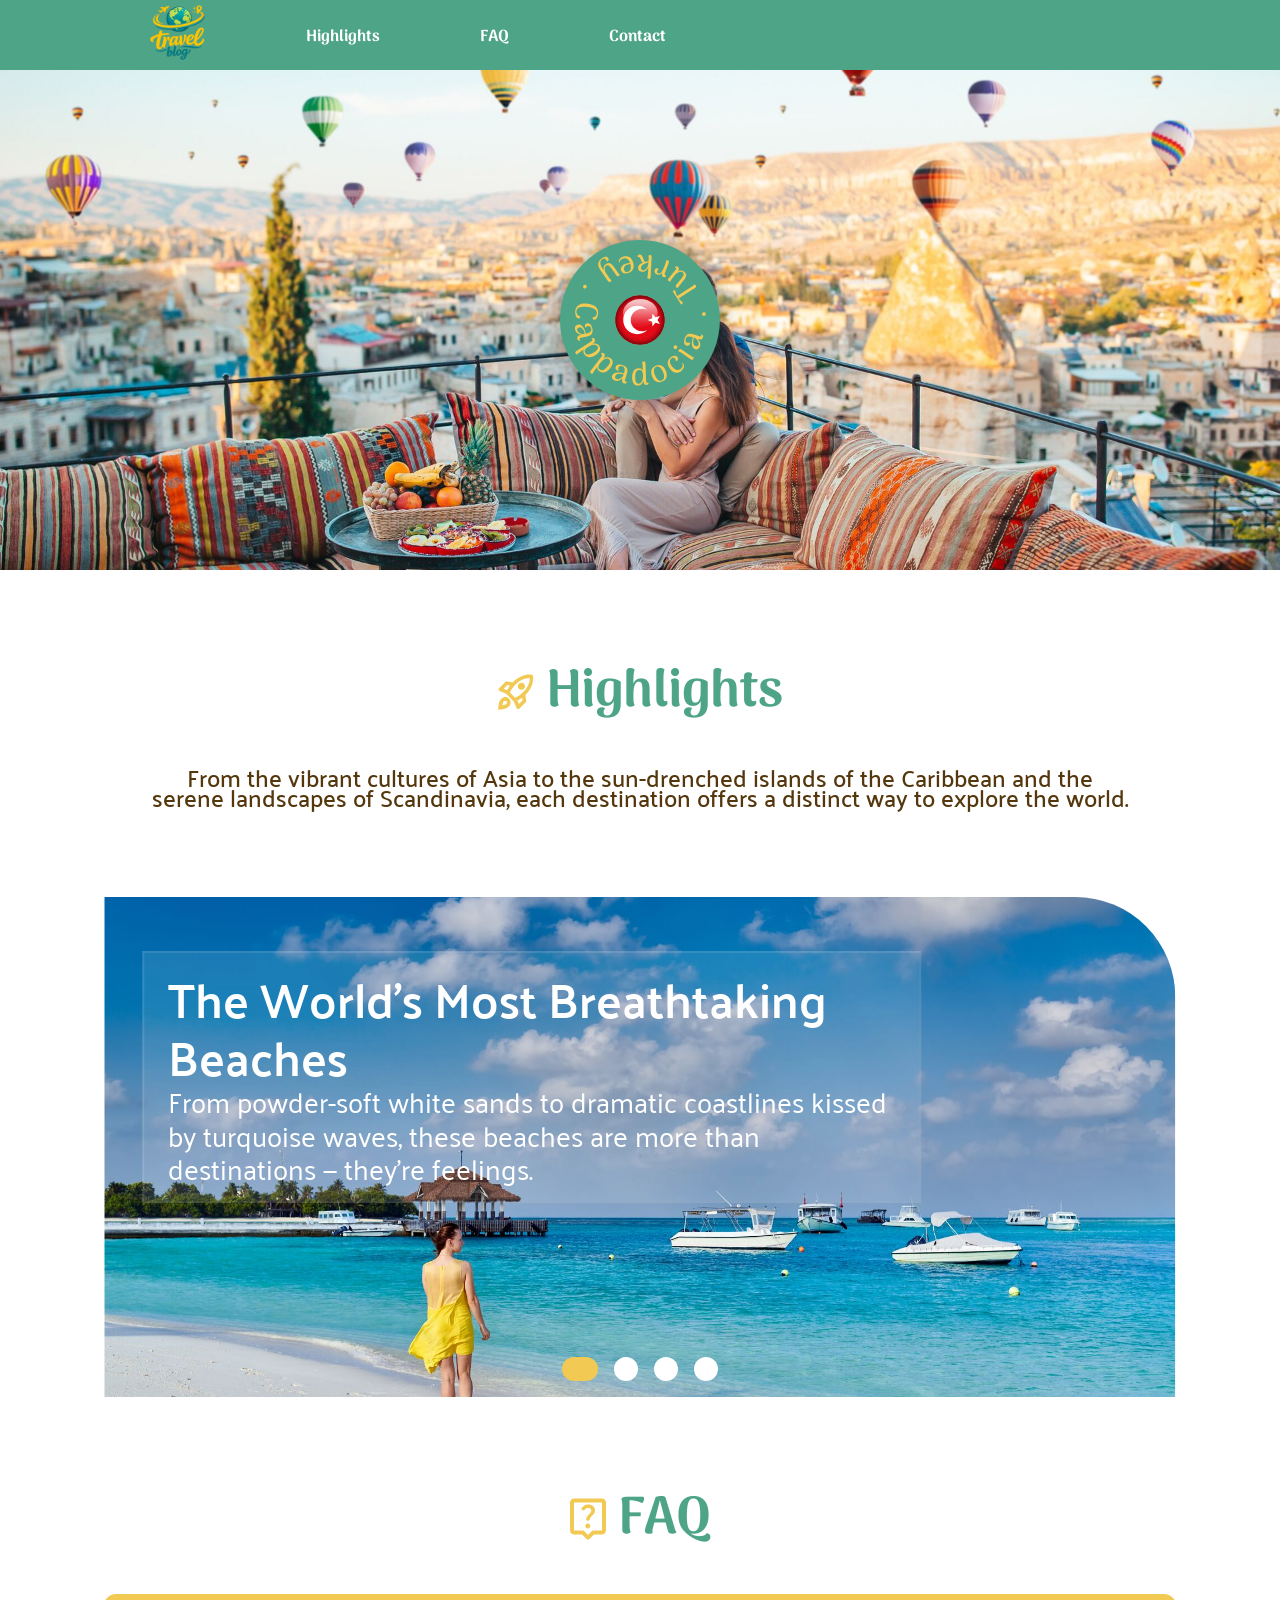
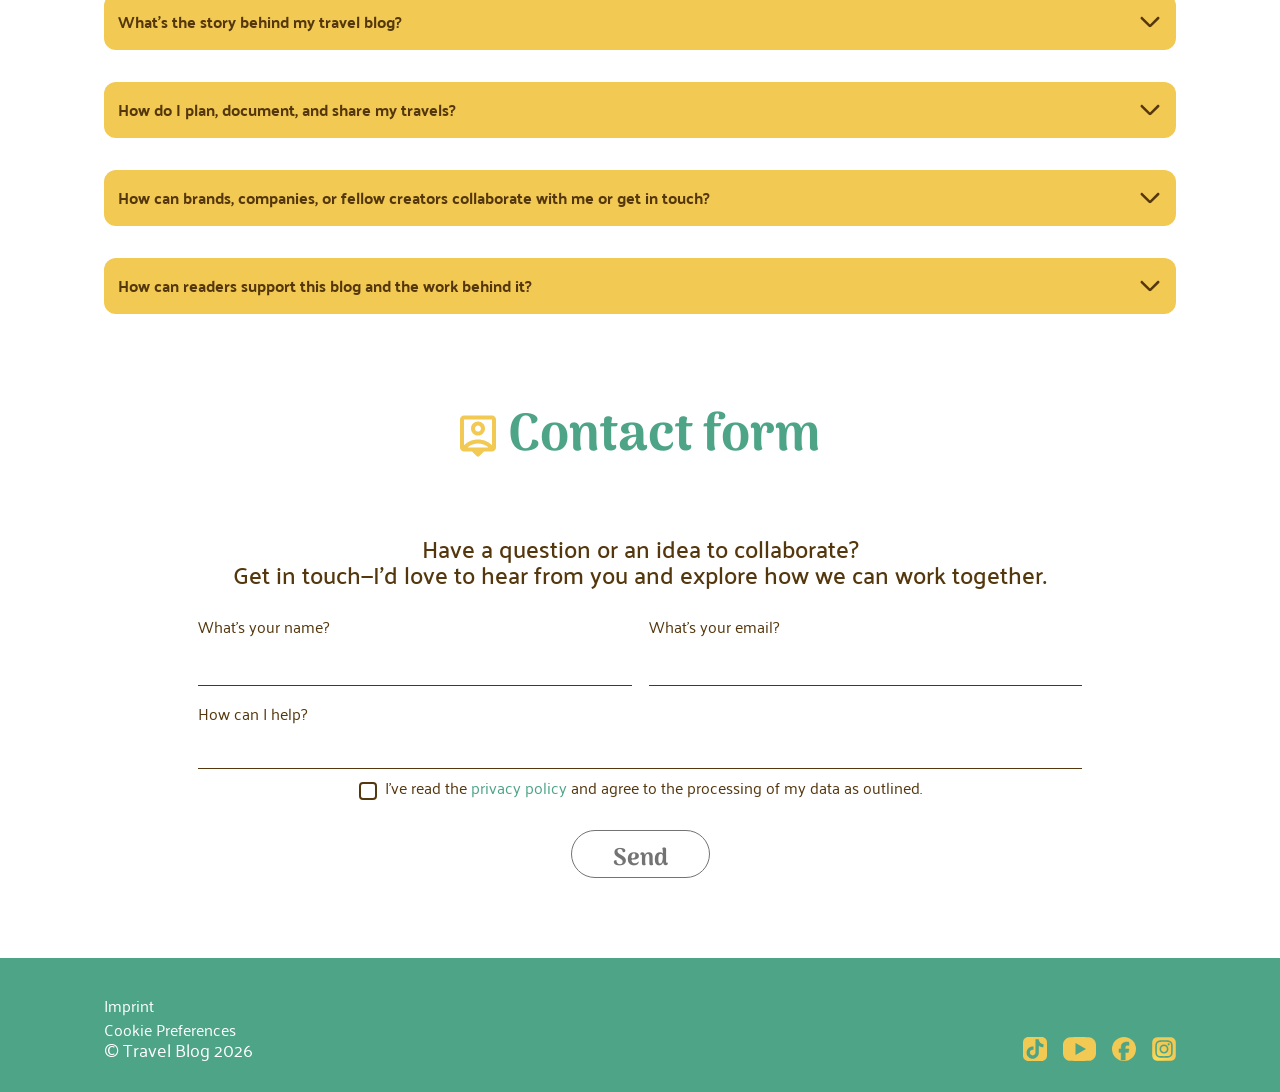
==== index.html @ 8968c6da "Merge branch 'main' of github.com:marcimotoo/DA-Projekt-Blog" ====
<!doctype html>
<html lang="en">
  <head>
    <meta charset="UTF-8" />
    <meta name="viewport" content="width=device-width, initial-scale=1.0" />
    <title>Travel Blog</title>
    <link rel="shortcut icon" href="./assets/icons/logo.svg" type="image/x-icon" />
    <link rel="stylesheet" href="./styles/reset.css" />
    <link rel="stylesheet" href="./styles/components.css" />
    <link rel="stylesheet" href="./styles/variables.css" />
    <link rel="stylesheet" href="./styles/font.css" />
    <link rel="stylesheet" href="./styles/style.css" />
  </head>
  <body>
    <!-- start header -->
    <header>
      <nav class="navbar-web">
        <a href="index.html">
          <img src="./assets/icons/logo.svg" alt="Weltkugel mit Flugzeug" />
        </a>
        <ul class="navbar-web-links">
          <li>
            <a class="web-links-hig" href="./index.html#highlights">Highlights</a>
          </li>
          <li>
            <a class="web-links-fqa" href="./index.html#faq">FAQ</a>
          </li>
          <li>
            <a class="web-links-con" href="./index.html#contact">Contact </a>
          </li>
        </ul>
      </nav>
    </header>
    <!-- end header  -->
    <!-- start main -->
    <main class="vertical gap">
      <section class="landing-section">
        <!-- <img class="landing-animation" src="./assets/img/landing-animation-2.svg" alt="" /> -->
        <div class="rotation-logo">
          <div class="rotation-container">
            <img
              class="rotation"
              src="./assets/img/TürkischCircle-160x160.svg"
              loading="lazy"
              alt="Ein grüner Kreis, mit Türkischen symbol in der mitte der sich im kreis dreht."
            />
            <img class="no-rotation" src="./assets/img/Flag_orb_Turkey 1.svg" loading="lazy" alt="" />
          </div>
        </div>
      </section>
      <!-- Highlights -->
      <section class="flexpadding" id="highlights">
        <div class="highlights">
          <div class="headline">
            <img src="./assets/icons/rocket_launch.svg" alt="kleines symbol einer rackete" />
            <h2>Highlights</h2>
          </div>
          <p>
            From the vibrant cultures of Asia to the sun-drenched islands of the Caribbean and the serene landscapes of Scandinavia, each destination offers a
            distinct way to explore the world.
          </p>
        </div>
        <!-- slider -->
        <section class="slider">
          <input type="radio" name="slider" id="slide-1" checked />
          <input type="radio" name="slider" id="slide-2" />
          <input type="radio" name="slider" id="slide-3" />
          <input type="radio" name="slider" id="slide-4" />
          <!-- slider wrapper -->
          <div class="slider-wrapper">
            <a class="slider-element" href="./marcel.html">
              <div class="slider-txt-box1">
                <h3>The World’s Most Breathtaking Beaches</h3>
                <p>
                  From powder-soft white sands to dramatic coastlines kissed by turquoise waves, these beaches are more than destinations — they’re feelings.
                </p>
              </div>
              <img src="./assets/img/slider-1.jpg" loading="lazy" alt="" />
            </a>
            <a class="slider-element" href="./blog_video.html">
              <div class="slider-txt-box2">
                <h3>Villach Region – Lake Faaker See – Lake Ossiacher See: Nature Adventures & Alpine Charm</h3>
                <p>Discover Villach, where the Alpine way of life meets Mediterranean flair. Experience crystal-clear lakes, impressive mountain vistas, genuine warmth, and a charming old town in the heart of Carinthia.</p>
              </div>
              <img src="./assets/img/European Bike Week.jpg" loading="lazy" alt="" />
            </a>
            <a class="slider-element" href="./index.html">
              <div class="slider-txt-box3">
                <h3>Pattaya Pulse: Food, Sun and Neon Nights</h3>
                <p>
                  From bustling promenades to nearby islands, the city offers an energetic and diverse escape. Discover Pattaya City, with vibrant nightlife and
                  rich cultural landmarks.
                </p>
              </div>
              <img src="./assets/img/slider-3.jpg" loading="lazy" alt="" />
            </a>
            <a class="slider-element" href="./index.html">
              <div class="slider-txt-box4">
                <h3>Mountain Fuji</h3>
                <p>
                  The most iconic mountain and an active volcano located about 100 kilometers southwest of Tokyo. Written with the characters for “wealth” and
                  “samurai,” Fuji’s name evokes a sense of strength, honor, and enduring prestige.
                </p>
              </div>
              <img src="./assets/img/slider-4.jpg" loading="lazy" alt="" />
            </a>
          </div>
          <div class="slider-dots">
            <label for="slide-1"></label>
            <label for="slide-2"></label>
            <label for="slide-3"></label>
            <label for="slide-4"></label>
          </div>
        </section>
      </section>
      <!-- faq section  -->
      <section class="flexpadding" aria-labelledby="faq-title" id="faq">
        <div class="FAQ_wrapper">
          <div class="headline">
            <img src=".//assets/icons/live_help.svg" alt="" />
            <h2 id="faq-title">FAQ</h2>
          </div>

          <div class="questions">
            <details>
              <summary>What's the story behind my travel blog?</summary>

              <p>This blog was created to share travel experiences, useful tips, and inspiring destinations.</p>
            </details>

            <details>
              <summary>How do I plan, document, and share my travels?</summary>

              <p>I research each destination, plan the most important activities, and document my experiences with notes and photographs.</p>
            </details>

            <details>
              <summary>How can brands, companies, or fellow creators collaborate with me or get in touch?</summary>

              <p>Collaboration requests can be sent through the contact form below. I am open to suitable travel projects, partnerships, and creative ideas.</p>
            </details>

            <details>
              <summary>How can readers support this blog and the work behind it?</summary>

              <p>Readers can support the blog by sharing articles, recommending the website, and following the project on social media.</p>
            </details>
          </div>
        </div>
      </section>
      <!-- contact form  -->
      <section class="section-Contact flexpadding" id="contact">
        <div class="headline">
          <img src="./assets/icons/person_pin.svg" alt="" />
          <h2>Contact form</h2>
        </div>

        <form class="contact">
          <p>
            Have a question or an idea to collaborate? <br />
            Get in touch—I’d love to hear from you and explore how we can work together.
          </p>
          <div class="top">
            <div>
              <label for="">What's your name?</label>
              <input class="contact-input" type="text" name="" id="" />
            </div>
            <div>
              <label for="">What's your email?</label>
              <input class="contact-input" type="email" name="" id="" />
            </div>
          </div>
          <div class="form-box-bottom">
            <label for="">How can I help?</label>
            <input class="contact-input" type="text" name="" id="" />
          </div>
          <div class="contact-policy">
            <div class="horizontal">
              <input class="contact-checkbox" type="checkbox" name="police" id="" />
              <label class="label-police" for="police"
                >I've read the
                <a class="inline-link" href=""> privacy policy </a>
                and agree to the processing of my data as outlined.
              </label>
            </div>
            <input class="button-send" type="button" value="Send" />
          </div>
        </form>
      </section>
    </main>
    <!-- end main  -->
    <!-- footer  -->
    <footer class="max-content">
      <section class="footer horizontal flexpadding">
        <section class="footer-content">
          <a href="">Imprint</a>
          <a href="">Cookie Preferences</a>
          <p>© Travel Blog 2026</p>
        </section>
        <section class="footer-social">
          <a href="https://www.tiktok.com" target="_blank"><img src="./assets/icons/Tiktok_icon 1.svg" alt="" /></a>
          <a href="https://www.youtube.com" target="_blank"><img src="./assets/icons/youtube.svg" alt="" /></a>
          <a href="https://www.facebook.com" target="_blank"><img src="./assets/icons/facebook.svg" alt="" /></a>
          <a href="https://www.instagram.com" target="_blank"><img src="./assets/icons/Instagram_logo_2016 1.svg" alt="" /></a>
        </section>
      </section>
    </footer>
    <!-- nav bottem  -->
    <nav class="navbar-mobile">
      <ul class="navbar-mob-links">
        <li>
          <a class="mob-links-Hom" href="index.html">
            <img class="navbar-mob-icon" src="./assets/icons/home.svg" alt="Haus als Link zur Startseite" />
          </a>
        </li>
        <li>
          <a class="mob-links-hig" href="#highlights">
            <img class="navbar-mob-icon" src="./assets/icons/rocket_launch-green.svg" alt="Fliegende Rackete i 45 crad, Link zur "
          /></a>
        </li>
        <li>
          <a class="mob-links-fqa" href="#faq">
            <img class="navbar-mob-icon" src="./assets/icons/live_help-green.svg" alt="" />
          </a>
        </li>
        <li>
          <a class="mob-links-con" href="#contact">
            <img class="navbar-mob-icon" src="./assets/icons/person_pin-green.svg" alt="" />
          </a>
        </li>
      </ul>
    </nav>
  </body>
</html>
---- styles/components.css ----
/* data headline  */

time {
  color: var(--text-color-one);
}

.data-box {
  display: flex;
  gap: 16px;
}

/* <--- Header style angepasst ---> */
.box-data {
  display: flex;
  padding-top: 8px;
  gap: 32px;
}

/* <--- Start CSS Header im main ---> */

header.main-header {
  display: flex;
  flex-wrap: wrap;
  background: none;
  padding-top: 80px;
}

header.main-header>section {
  flex: 1 1 500px;
}

header.main-header>section>p {
  padding: 8px 0 40px 0px;
}

header.main-header>section>h1 {
  line-height: 1.1;
}

.data-info {
  display: flex;
  gap: 5px;
  height: 20px;
  align-items: center;
}

.data-info img {
  width: 20px;
  height: 20px;
}

.box-data-in {
  display: flex;
  flex-wrap: wrap;
  align-items: center;
}
.right{
  padding-right: 32px;
}

.Info-box {
  display: flex;
  flex-wrap: wrap;
  gap: 8px;
}

/* <--- Start CSS für AuthorCard ---> */
.author-box {
  width: 272px;
  height: 390px;
  flex: 0 0 272px;
  background: var(--main-color-transparent);
  text-align: center;
  padding: 16px 8px;
  border-radius: 30px;
}

.author-box>img {
  height: 120px;
  width: 120px;
  object-fit: cover;
  border-radius: 50%;
}

.author-box>h3,
.author-box>h6 {
  font-size: var(--font-author);
  color: var(--text-color-one);
  line-height: 19px;
}

.author-box>h3 {
  padding-top: 16px;
  font-weight: 700;
}

.author-box>h6 {
  padding-bottom: 12px;
}

.author-box>p {
  padding-bottom: 12px;
  text-align: left;
}

@media screen and (max-width: 940px) {
  header.main-header {
    flex-direction: column;
    justify-content: center;
    align-items: center;
  }
}
  /* <--- Ende CSS für AuthorCard ---> */
  /* <--- End für die Daten box ---> */


  .data-gap {
    gap: 8px;
  }

  /* pro tipps  */
  .pro-tipps {
    background-color: var(--main-color-transparent);
    padding: 24px 16px;
    border-radius: 30px;
    display: flex;
    justify-content: left;
    margin-top: 100px;
  }

  .pro-tipps a {
    color: var(--main-color);
  }

  .pro-tipps-icon {
    background: var(--main-color);
    border-radius: 10px;
    height: 66px;
    width: 196px;
    display: flex;
    justify-content: center;
    align-items: center;
    gap: 10px;
  }

  .pro-tipps-icon img {
    height: 40px;
    width: 40px;
    transform: rotate(12deg);
  }

  .pro-tipps-icon>p {
    font-family: "Palanquin";
    font-style: normal;
    font-weight: 700;
    color: var(--second-color);
    font-size: 28px;
  }

  .pro-tipps li {
    font-family: "Palanquin";
    font-style: normal;
    font-weight: 400;
    color: var(--text-color-one);
    line-height: 1.2;
  }

  ol {
    padding-inline-start: 26px;
  }

  .edgerelative {
    position: relative;
  }

  .edgesolute {
    position: absolute;
    top: -60px;
    left: 0px;
    transform: rotate(-12deg);
  }

  /* Author  */
  .author {
    background: var(--main-color-transparent);
    text-align: center;
    padding: 16px 8px;
    border-radius: 30px;
  }

  .author img {
    height: 120px;
    width: 120px;
    object-fit: cover;
    object-position: -40px;
    border-radius: 50%;
  }

  .author h1 {
    margin-top: 16px;
  }

  .author h1,
  .author h6 {
    font-size: var(--font-author);
    color: var(--text-color-one);
    line-height: 19px;
  }

  .author h6 {
    margin-bottom: 8px;
  }

  .section-video {
    width: 100%;
    display: flex;
    justify-content: center;
    align-items: center;
    padding: 24px clamp(15px, 9.86vw - 21.97px, 120px);
  }

  .section-video video {
    width: 100%;
    height: auto;
    display: block;
    border-radius: 30px;
    object-fit: cover;
    margin: 0 15%;
  }

  @media screen and (min-width: 769px) {
    .edgesolute {
      position: absolute;
      top: -45px;
      left: -50px;
      transform: rotate(-12deg);
    }
  }
---- styles/variables.css ----
:root {
  /* COLOR´s */
  --bg-color: white;
  --main-color: #4ea487;
  --main-color-transparent: #4ea48733;
  --second-color: #f1c953;
  --text-color-one: #54370d;
  --text-color-two: #3d3d3d;
  /* TEXT */

  /* h1-text: 40px - 64px */
  --font-h1: clamp(2.5rem, 2.14vw + 1.64rem, 4rem);
  /* heighlights,faq,contact: 40px - 52px */
  --font-h2: clamp(2.5rem, 1.71vw + 2.07rem, 3.25rem);
  /* picture-head: 20px - 32px */
  --font-h3: clamp(1.25rem, 1.71vw + 0.82rem, 2rem);

  /* 20px - 40px */
  --h1-top: clamp(1.25rem, 0.795rem + 2.273vw, 2.5rem);
  /* 18px - 28px */
  --h1-bottom-1: clamp(1.125rem, 0.898rem + 1.136vw, 1.75rem);
  /* 18px - 32px */
  --h1-bottom-2: clamp(1.125rem, 0.807rem + 1.591vw, 2rem);

  /* 28px - 48px */
  --font-picture-top: clamp(1.75rem, 1.295rem + 2.273vw, 3rem);
  /* 20px - 28px  */
  --font-picture-bottom: clamp(1.25rem, 1.068rem + 0.909vw, 1.75rem);

  /* 18px - 24px */
  --font-follow: clamp(1.125rem, 0.989rem + 0.682vw, 1.5rem);
  /* 16px - 18px */
  --font-author: clamp(1rem, 0.955rem + 0.227vw, 1.125rem);
  /* 15px */
  --font-policy: 15px;
}
---- styles/font.css ----
/* palanquin-regular - latin */
@font-face {
  font-display: swap; /* Check https://developer.mozilla.org/en-US/docs/Web/CSS/@font-face/font-display for other options. */
  font-family: "Palanquin";
  font-style: normal;
  font-weight: 400;
  src: url("../assets/fonts/palanquin-v17-latin-regular.woff2") format("woff2"); /* Chrome 36+, Opera 23+, Firefox 39+, Safari 12+, iOS 10+ */
}
/* palanquin-500 - latin */
@font-face {
  font-display: swap; /* Check https://developer.mozilla.org/en-US/docs/Web/CSS/@font-face/font-display for other options. */
  font-family: "Palanquin";
  font-style: normal;
  font-weight: 500;
  src: url("../assets/fonts/palanquin-v17-latin-500.woff2") format("woff2"); /* Chrome 36+, Opera 23+, Firefox 39+, Safari 12+, iOS 10+ */
}

/* palanquin-600 - latin */
@font-face {
  font-display: swap; /* Check https://developer.mozilla.org/en-US/docs/Web/CSS/@font-face/font-display for other options. */
  font-family: "Palanquin";
  font-style: normal;
  font-weight: 600;
  src: url("../assets/fonts/palanquin-v17-latin-600.woff2") format("woff2"); /* Chrome 36+, Opera 23+, Firefox 39+, Safari 12+, iOS 10+ */
}
/* palanquin-700 - latin */
@font-face {
  font-display: swap; /* Check https://developer.mozilla.org/en-US/docs/Web/CSS/@font-face/font-display for other options. */
  font-family: "Palanquin";
  font-style: normal;
  font-weight: 700;
  src: url("../assets/fonts/palanquin-v17-latin-700.woff2") format("woff2"); /* Chrome 36+, Opera 23+, Firefox 39+, Safari 12+, iOS 10+ */
}
/* arima-regular - latin */
@font-face {
  font-display: swap; /* Check https://developer.mozilla.org/en-US/docs/Web/CSS/@font-face/font-display for other options. */
  font-family: "Arima";
  font-style: normal;
  font-weight: 400;
  src: url("../assets/fonts/arima-v7-latin-regular.woff2") format("woff2"); /* Chrome 36+, Opera 23+, Firefox 39+, Safari 12+, iOS 10+ */
}
/* arima-500 - latin */
@font-face {
  font-display: swap; /* Check https://developer.mozilla.org/en-US/docs/Web/CSS/@font-face/font-display for other options. */
  font-family: "Arima";
  font-style: normal;
  font-weight: 500;
  src: url("../assets/fonts/arima-v7-latin-500.woff2") format("woff2"); /* Chrome 36+, Opera 23+, Firefox 39+, Safari 12+, iOS 10+ */
}
/* arima-600 - latin */
@font-face {
  font-display: swap; /* Check https://developer.mozilla.org/en-US/docs/Web/CSS/@font-face/font-display for other options. */
  font-family: "Arima";
  font-style: normal;
  font-weight: 600;
  src: url("../assets/fonts/arima-v7-latin-600.woff2") format("woff2"); /* Chrome 36+, Opera 23+, Firefox 39+, Safari 12+, iOS 10+ */
}
/* arima-700 - latin */
@font-face {
  font-display: swap; /* Check https://developer.mozilla.org/en-US/docs/Web/CSS/@font-face/font-display for other options. */
  font-family: "Arima";
  font-style: normal;
  font-weight: 700;
  src: url("../assets/fonts/arima-v7-latin-700.woff2") format("woff2"); /* Chrome 36+, Opera 23+, Firefox 39+, Safari 12+, iOS 10+ */
}
---- styles/style.css ----
main {
  padding: 0px max(calc(50% - 720px), 0px);
}

/* start landing  */
.landing-section {
  background-image: url(../assets/img/landing.jpg);
  background-position: 65%;
  background-repeat: no-repeat;
  background-size: cover;
  max-height: 500px;
  max-width: 1440px;
  overflow: hidden;
}
.landing-animation {
  max-height: 500px;
  /* animation: landinganimation 5s ease forwards; */
  z-index: 1;
}

@keyframes landinganimation {
  0% {
    transform: translateX(2px);
  }
  100% {
    transform: translateX(-200px);
  }
}

.rotation-logo {
  display: flex;
  justify-content: center;
  align-items: center;
  height: 500px;
  z-index: 2;
}

.rotation-container {
  position: relative;
  height: 160px;
  width: 160px;
  animation: movelogo 2s ease forwards;
}
.rotation {
  filter: drop-shadow(0px 0px 10px #0000005d);
  animation: rotatelogo 6s linear 3s infinite;
}

.no-rotation {
  position: absolute;
  top: 55px;
  right: 55px;
  z-index: 2;
}

@keyframes movelogo {
  from {
    transform: translateY(500px);
  }
  to {
    transform: translateY(0px);
  }
}
@keyframes rotatelogo {
  from {
    transform: rotate(0deg);
  }
  to {
    transform: rotate(360deg);
  }
}

/* end landing  */

.headline {
  display: flex;
  justify-content: center;
  gap: 12px;
  margin-top: 120px;
}

header {
  padding: 0px max(calc(50% - 720px), 0px);
  background-color: var(--main-color);
}
/* <---- start navbar-web -----> */

.navbar-web {
  height: 70px;
  width: 100%;

  display: flex;
  align-items: center;
  justify-content: center;

  background-color: var(--main-color);
  position: fixed;
  gap: 100px;
  z-index: 50;
}

nav img {
  height: 56px;
}

.navbar-web-links {
  display: flex;
  gap: 100px;
  padding-inline-start: 0px;
}

.web-links-hig:hover {
  position: relative;
  font-weight: 700;
  text-decoration: none;
  transition: color 0.2s ease;
}

.web-links-hig:after {
  content: "";
  position: absolute;
  left: 0;
  bottom: -6px;
  width: 100%;
  height: 20px;
  background-image: url("../assets/icons/Highlighta_underline.svg");
  background-repeat: no-repeat;
  background-size: contain;
  opacity: 0;
}

.web-links-hig:hover:after {
  opacity: 1;
}

.web-links-hig:active {
  color: var(--second-color);
}

.web-links-fqa:hover {
  position: relative;
  font-weight: 700;
  text-decoration: none;
  transition: color 0.2s ease;
}

.web-links-fqa:after {
  content: "";
  position: absolute;
  left: 0;
  bottom: -12px;
  width: 100%;
  height: 20px;
  background-image: url("../assets/icons/faq_underline.svg");
  background-repeat: no-repeat;
  background-size: contain;
  opacity: 0;
}

.web-links-fqa:hover:after {
  opacity: 1;
}

.web-links-fqa:active {
  color: var(--second-color);
}

.web-links-con:hover {
  position: relative;
  font-weight: 700;
  text-decoration: none;
  transition: color 0.2s ease;
}

.web-links-con:after {
  content: "";
  position: absolute;
  left: 0;
  bottom: -12px;
  width: 100%;
  height: 20px;
  background-image: url("../assets/icons/contact_underline.svg");
  background-repeat: no-repeat;
  background-size: contain;
  opacity: 0;
}

.web-links-con:hover:after {
  opacity: 1;
}

.web-links-con:active {
  color: var(--second-color);
}

/* <---- Ende navbar-web -----> */

/* <---- start navbar-mobile -----> */

.navbar-mobile {
  display: flex;
  justify-content: center;
  align-items: center;
  width: 100%;
  height: 88px;
  background-color: var(--second-color);
  position: sticky;
  bottom: 0px;
  z-index: 50;
}

.navbar-mobile > ul {
  padding: 0px;
  list-style: none;
}

.navbar-mob-links {
  display: flex;
  gap: 48px;
  justify-content: space-around;
}

.navbar-mob-icon {
  height: 40px;
  width: 40px;
}

/* end navbar-mobile  */

ul {
  display: flex;
}

header li {
  list-style: none;
}

li > a {
  color: white;
  font-family: "Arima";
  font-weight: 700;
  text-decoration: none;
}

ol {
  display: block;
}

li {
  font-family: "Palanquin";
  font-style: normal;
  font-weight: 400;
  line-height: 20px;
  color: var(--text-color-one);
}

header li {
  list-style: none;
}

/* highlights slider  */
.highlights {
  display: flex;
  flex-direction: column;
  align-items: center;
}

.highlights p {
  font-size: 24px;
  font-family: "Palanquin";
  font-style: normal;
  font-weight: 500;
  text-align: center;
  max-width: 980px;
  margin-bottom: 90px;
}

.slider {
  position: relative;
  display: flex;
  justify-content: center;
  align-items: flex-end;
  height: 500px;
  overflow: hidden;
}

.slider-wrapper {
  display: flex;
  z-index: 1;
  position: absolute;
  height: 100%;
  width: 400%;
  transition: all 200ms ease-in-out;
}
.slider-wrapper img {
  display: block;
  height: 100%;
  width: 100%;
  object-fit: cover;
  border-top-right-radius: 100px;
}
.slider-element {
  display: block;

  width: calc(100% / 4);
}
.slider input {
  z-index: 2;
}

#slide-1:checked ~ .slider-wrapper {
  transform: translateX(calc(150% / 4));
}

#slide-2:checked ~ .slider-wrapper {
  transform: translateX(calc(50% / 4));
}

#slide-3:checked ~ .slider-wrapper {
  transform: translateX(calc(-50% / 4));
}
#slide-4:checked ~ .slider-wrapper {
  transform: translateX(calc(-150% / 4));
}

.slider > input[type="radio"] {
  position: absolute;
  bottom: 16px;
  opacity: 0;
  pointer-events: none;
}

.slider-dots {
  position: absolute;
  bottom: 16px;
  left: 50%;
  transform: translateX(-50%);
  display: flex;
  gap: 1em;
  z-index: 4;
}

.slider-dots label {
  width: 24px;
  height: 24px;
  border-radius: 12px;
  background-color: white;
  cursor: pointer;
  transition:
    width 300ms ease-in-out,
    background-color 300ms ease-in-out;
}

#slide-1:checked ~ .slider-dots label:nth-child(1),
#slide-2:checked ~ .slider-dots label:nth-child(2),
#slide-3:checked ~ .slider-dots label:nth-child(3),
#slide-4:checked ~ .slider-dots label:nth-child(4) {
  width: 36px;
  background-color: var(--second-color);
}

.slider-txt-box1,
.slider-txt-box2,
.slider-txt-box3,
.slider-txt-box4 {
  width: calc(100% / 5.5);
  height: auto;
  max-width: 100%;
  background: rgba(255, 255, 255, 0.1);
  padding: 16px 24px;

  z-index: 3;
  position: absolute;
  margin: 54px 0 0 38px;

  border: 2px outset rgba(255, 255, 255, 0.1);
}

.slider-txt-box1 h3,
.slider-txt-box2 h3,
.slider-txt-box3 h3,
.slider-txt-box4 h3 {
  color: white;
  font-size: var(--font-picture-top);
  font-family: "Palanquin";
  font-style: normal;
  font-weight: 600;
  line-height: 1.2;
}
.slider-txt-box1 p,
.slider-txt-box2 p,
.slider-txt-box3 p,
.slider-txt-box4 p {
  color: white;
  font-size: var(--font-picture-bottom);
  font-family: "Palanquin";
  font-style: normal;
  font-weight: 400;
  line-height: 1.2;
}

.top5-slider {
  position: relative;
  display: flex;
  flex-wrap: wrap;
  justify-content: center;
  overflow: hidden;
  max-width: 90%;
  margin-left: auto;
  margin-right: auto;
  margin-bottom: 2em;
  padding-bottom: 2.5em;
}

.top5-slider > input[type="radio"] {
  position: absolute;
  bottom: 16px;
  opacity: 0;
  pointer-events: none;
}

.top5-track {
  display: flex;
  gap: 20px;
  transition: transform 500ms ease-in-out;
}

.top5-card {
  position: relative;
  flex-shrink: 0;
  width: 180px;
  transform: perspective(600px) rotateY(-35deg);
  transition:
    transform 400ms ease-in-out,
    margin 400ms ease-in-out;
}

.top5-card img {
  display: block;
  width: 100%;
  height: 280px;
  object-fit: cover;
  border-radius: 16px;
  box-shadow: 0 4px 16px rgba(0, 0, 0, 0.25);
}

#top5-1:checked ~ .top5-track {
  transform: translateX(400px);
}

#top5-2:checked ~ .top5-track {
  transform: translateX(200px);
}

#top5-3:checked ~ .top5-track {
  transform: translateX(0);
}

#top5-4:checked ~ .top5-track {
  transform: translateX(-200px);
}

#top5-5:checked ~ .top5-track {
  transform: translateX(-400px);
}

#top5-2:checked ~ .top5-track .top5-card:nth-child(-n + 1),
#top5-3:checked ~ .top5-track .top5-card:nth-child(-n + 2),
#top5-4:checked ~ .top5-track .top5-card:nth-child(-n + 3),
#top5-5:checked ~ .top5-track .top5-card:nth-child(-n + 4) {
  transform: perspective(600px) rotateY(35deg);
}

#top5-1:checked ~ .top5-track .top5-card:nth-child(1),
#top5-2:checked ~ .top5-track .top5-card:nth-child(2),
#top5-3:checked ~ .top5-track .top5-card:nth-child(3),
#top5-4:checked ~ .top5-track .top5-card:nth-child(4),
#top5-5:checked ~ .top5-track .top5-card:nth-child(5) {
  transform: perspective(600px) rotateY(0deg);
}

.top5-dots {
  position: absolute;
  bottom: 0;
  left: 50%;
  transform: translateX(-50%);
  display: flex;
  gap: 1em;
}

.top5-dots label {
  width: 24px;
  height: 24px;
  border-radius: 12px;
  background-color: rgba(78, 164, 135, 0.25);
  cursor: pointer;
  transition:
    width 300ms ease-in-out,
    background-color 300ms ease-in-out;
}

#top5-1:checked ~ .top5-dots label:nth-child(1),
#top5-2:checked ~ .top5-dots label:nth-child(2),
#top5-3:checked ~ .top5-dots label:nth-child(3),
#top5-4:checked ~ .top5-dots label:nth-child(4),
#top5-5:checked ~ .top5-dots label:nth-child(5) {
  width: 36px;
  background-color: var(--main-color);
}

/* faq section  */
.FAQ_wrapper {
  width: 100%;

  margin: 0 auto;
}
/* FAQ cím és ikon */

.headline img {
  width: 36px;
  height: auto;
}
.Headline h2 {
  margin: 0;

  font-family: Palanquin, Arial, sans-serif;
  font-size: 52px;
  font-weight: 700;
  line-height: 1;

  color: var(--main-color);
}
/* A négy FAQ-kártya közös konténere */

.questions {
  display: flex;
  flex-direction: column;
  gap: 32px;
}
/* Egy teljes lenyitható FAQ-kártya */
details {
  overflow: hidden;
  background-color: var(--second-color);
  border-radius: 12px;
}
/* A látható kérdéssor */
summary {
  display: flex;
  justify-content: space-between;
  align-items: center;

  padding: 16px 14px;

  list-style: none;
  cursor: pointer;

  font-family: Palanquin, Arial, sans-serif;
  font-size: var(--font-faq);
  font-weight: 700;
  line-height: 1;

  color: var(--text-color-one);
}
/* A böngésző eredeti nyilának elrejtése */
summary::-webkit-details-marker {
  display: none;
}
/* Saját lefelé mutató nyíl */
summary::after {
  content: url("../assets/icons/arrow.svg");

  width: 24px;
  height: 24px;
  flex-shrink: 0;
  margin-left: 16px;

  display: inline-block;
  transition: transform 0.3s ease-in;
}
/* Nyitott állapotban felfelé mutató nyíl */

details[open] summary::after {
  transform: rotate(180deg);
}
/* A lenyíló válasz fehér doboza */
details p {
  margin: 0 14px 16px;
  padding: 4px 10px;

  background-color: var(--bg-color);
  border-radius: 5px;

  font-family: Palanquin, Arial, sans-serif;
  font-size: 16px;
  font-weight: 500;
  line-height: 120%;

  color: var(--text-color-one);
}
/* Mobilnézet */

/* <---- start section contact -----> */

form {
  padding-bottom: 40px;
}

.contact {
  width: 100%;
  display: grid;
  font-family: "Palanquin";
  flex-direction: column;
  align-items: center;
  justify-content: center;
}

.contact p,
.contact label {
  color: var(--text-color-one);
  line-height: 20px;
}

.contact > P {
  text-align: center;
  padding: 24px 0px;
  line-height: 110%;
  font-size: 24px;
  font-family: "Palanquin";
  font-style: normal;
  font-weight: 500;
}

.top {
  width: 100%;
  display: flex;
  flex-wrap: wrap;
  gap: 17px;
  justify-content: center;
}

.form-box-bottom {
  display: flex;
  flex-direction: column;
  width: 100%;
  padding-top: 17px;
}

.contact-input {
  width: 100%;
  padding: 8px 0 9px;
  background: transparent;
  border: 0;
  outline: none;
  color: var(--main-color);
  font-size: var(--font-follow);
  border-bottom: 1px solid var(--text-color-one);
}

/* <---- checkbox -----> */
.contact-checkbox {
  appearance: none;
  -webkit-appearance: none;
  width: 18px;
  height: 18px;
  border: 2px solid var(--text-color-one);
  border-radius: 4px;
  background: transparent;
  cursor: pointer;
  display: grid;
  place-content: center;
  padding-left: 3px;
  transition: all 250ms;
  margin-top: 5px;
}

.contact-checkbox:hover {
  background: var(--second-color);
  border-color: var(--text-color-one);
}

.contact-checkbox:checked {
  background-color: var(--main-color);
  border: none;
}

.contact-checkbox::after {
  content: "";
  width: 9px;
  height: 4px;
  border: 2px solid var(--second-color);
  border-top: none;
  border-right: none;
  transform: rotate(-45deg) translateY(-2px);
  opacity: 0;
}

.contact-checkbox:checked::after {
  opacity: 1;
}

.button-send {
  width: 139px;
  height: 48px;
  padding: 8px 0 9px;
  background: transparent;
  border: 0;
  outline: none;
  color: var(--main-color);
  font-family: "Arima";
  font-weight: 700;
  font-size: var(--font-follow);
  border-bottom: 1px solid var(--text-color-one);
  border-radius: 40px;
  cursor: pointer;
  transition: all 250ms;
}

.button-send:hover {
  width: 139px;
  height: 48px;
  padding: 8px 0 9px;
  background: var(--main-color);
  border: 0;
  outline: none;
  color: var(--second-color);
  text-shadow: -2px 2px #00000040;
  font-family: "Arima";
  font-weight: 700;
  font-size: var(--font-follow);
  /* border-bottom: 1px solid var(--text-color-one); */
  border-radius: 40px;
  box-shadow: 0px 4px #4ea48752;
}

.button-send:active {
  width: 139px;
  height: 48px;
  padding: 8px 0 9px;
  background: var(--main-color);
  border: 0;
  outline: none;
  color: var(--second-color);
  /* text-shadow: -2px 2px #00000040; */
  font-family: "Arima";
  font-weight: 700;
  font-size: var(--font-follow);
  /* border-bottom: 1px solid var(--text-color-one); */
  border-radius: 40px;
}

/* <---- ENDE -- checkbox -----> */
.contact-policy {
  display: flex;
  justify-content: center;
  align-items: center;
  flex-direction: column;
  padding: 8px 0 40px 0;
  gap: 30px;
}

.contact-policy > p {
  padding-left: 8px;
}

.label-police {
  padding-left: 8px;
}

.inline-link {
  color: var(--main-color);
  text-decoration: none;
}

.inline-link:hover {
  font-weight: bold;
}

.button-send {
  border: 1px solid #737373;
  color: #737373;
}

/* footer  */
footer {
  background: var(--main-color);
}
.footer {
  height: 134px;
  width: 100%;
  display: flex;
  justify-content: space-between;
  align-items: center;
  background-color: var(--main-color);
}
/* .footer {
  width: 100%;
  height: 134px;
  display: flex;
  align-items: last baseline;
  padding-bottom: 16px;
  } */

.footer-content {
  display: flex;
  flex-direction: column;
}

.footer-content > a,
.footer-contet > p {
  font-family: "Palanquin";
  font-weight: 400;
  text-decoration: none;
  color: white;
}

.footer-content > p {
  font-size: var(--font-author);
  color: white;
}

.footer-social {
  height: 60%;
  display: flex;
  justify-content: center;
  align-items: flex-end;
  gap: 16px;
}

.footer-content > a {
  height: 24px;
}

@media screen and (max-width: 769px) {
  .top-gap h4 {
    margin-top: 94px;
  }

  .headline {
    margin-top: 80px;
    margin-bottom: 32px;
  }
  /* hightlights  */
  .highlights p {
    display: none;
  }
  .slider-txt-box1,
  .slider-txt-box2,
  .slider-txt-box3,
  .slider-txt-box4 {
    width: calc(100% / 4.5);
    height: auto;
    max-width: 100%;
    background: rgba(255, 255, 255, 0.1);
    padding: 16px 24px;
    z-index: 3;
    position: absolute;
    margin: 93px 0 0 14px;
  }
  .slider-txt-box1 p,
  .slider-txt-box2 p,
  .slider-txt-box3 p,
  .slider-txt-box4 p {
    color: white;
    font-size: var(--font-picture-bottom);
    font-family: "Palanquin";
    font-style: normal;
    font-weight: 400;
    line-height: 1.2;
    display: -webkit-box;
    -webkit-line-clamp: 3;
    -webkit-box-orient: vertical;
    overflow: hidden;
  }

  /* navbar    */

  .navbar-web-links {
    display: none;
  }
  /* faq  */
  .faq-section {
    padding: 32px 16px;
  }
  .Headline {
    margin-bottom: 32px;
  }
  .Headline h2 {
    font-size: 40px;
  }
  .questions {
    gap: 20px;
  }
  .contact > P {
    display: none;
  }
}

@media screen and (min-width: 768px) {
  /* faq */

  .headline {
    margin-top: 80px;
    margin-bottom: 32px;
  }
  .navbar-mobile {
    display: none;
  }

  .navbar-web {
    position: inherit;
    justify-content: inherit;
    padding-left: 150px;
  }

  .top5-slider {
    max-width: none;
    margin-bottom: 3em;
    padding-bottom: 0;
    overflow: visible;
    display: flex;
    flex-direction: column;
  }

  .top5-track {
    justify-content: center;
    gap: 0;
  }

  .top5-card {
    width: 150px;
    margin-left: -40px;
  }

  .top5-card:first-child {
    margin-left: 0;
  }

  .top5-card img {
    height: 220px;
    box-shadow: -9px 5px 20px rgba(0, 0, 0, 0.25);
  }

  .top5-dots {
    display: none;
  }

  #top5-1:checked ~ .top5-track,
  #top5-2:checked ~ .top5-track,
  #top5-3:checked ~ .top5-track,
  #top5-4:checked ~ .top5-track,
  #top5-5:checked ~ .top5-track {
    transform: none;
  }

  #top5-1:checked ~ .top5-track .top5-card:nth-child(n),
  #top5-2:checked ~ .top5-track .top5-card:nth-child(n),
  #top5-3:checked ~ .top5-track .top5-card:nth-child(n),
  #top5-4:checked ~ .top5-track .top5-card:nth-child(n),
  #top5-5:checked ~ .top5-track .top5-card:nth-child(n) {
    transform: perspective(850px) rotateY(38deg);
  }

  #top5-1:checked ~ .top5-track .top5-card:nth-child(n):hover,
  #top5-2:checked ~ .top5-track .top5-card:nth-child(n):hover,
  #top5-3:checked ~ .top5-track .top5-card:nth-child(n):hover,
  #top5-4:checked ~ .top5-track .top5-card:nth-child(n):hover,
  #top5-5:checked ~ .top5-track .top5-card:nth-child(n):hover {
    transform: perspective(850px) rotateY(0deg) scale(1.1);
    z-index: 10;
  }

  #top5-1:checked ~ .top5-track .top5-card:hover ~ .top5-card,
  #top5-2:checked ~ .top5-track .top5-card:hover ~ .top5-card,
  #top5-3:checked ~ .top5-track .top5-card:hover ~ .top5-card,
  #top5-4:checked ~ .top5-track .top5-card:hover ~ .top5-card,
  #top5-5:checked ~ .top5-track .top5-card:hover ~ .top5-card {
    transform: perspective(850px) rotateY(-38deg) translateX(65px);
  }

  .top5-card:hover ~ .top5-card:nth-child(2) {
    z-index: 4;
  }

  .top5-card:hover ~ .top5-card:nth-child(3) {
    z-index: 3;
  }

  .top5-card:hover ~ .top5-card:nth-child(4) {
    z-index: 2;
  }

  .top5-card:hover ~ .top5-card:nth-child(5) {
    z-index: 1;
  }

  /* ---  */
}

@media screen and (min-width: 1280px) {
  .top5-slider {
    margin-bottom: 6em;
    display: flex;
    flex-direction: column;
  }

  .top5-card {
    width: 300px;
    margin-left: -85px;
  }

  .top5-card img {
    height: 440px;
  }

  #top5-1:checked ~ .top5-track .top5-card:nth-child(n),
  #top5-2:checked ~ .top5-track .top5-card:nth-child(n),
  #top5-3:checked ~ .top5-track .top5-card:nth-child(n),
  #top5-4:checked ~ .top5-track .top5-card:nth-child(n),
  #top5-5:checked ~ .top5-track .top5-card:nth-child(n) {
    transform: perspective(1700px) rotateY(40deg);
  }

  #top5-1:checked ~ .top5-track .top5-card:nth-child(n):hover,
  #top5-2:checked ~ .top5-track .top5-card:nth-child(n):hover,
  #top5-3:checked ~ .top5-track .top5-card:nth-child(n):hover,
  #top5-4:checked ~ .top5-track .top5-card:nth-child(n):hover,
  #top5-5:checked ~ .top5-track .top5-card:nth-child(n):hover {
    transform: perspective(1700px) rotateY(0deg) scale(1.1);
    z-index: 10;
  }

  #top5-1:checked ~ .top5-track .top5-card:hover ~ .top5-card,
  #top5-2:checked ~ .top5-track .top5-card:hover ~ .top5-card,
  #top5-3:checked ~ .top5-track .top5-card:hover ~ .top5-card,
  #top5-4:checked ~ .top5-track .top5-card:hover ~ .top5-card,
  #top5-5:checked ~ .top5-track .top5-card:hover ~ .top5-card {
    transform: perspective(1700px) rotateY(-40deg) translateX(130px);
  }
}
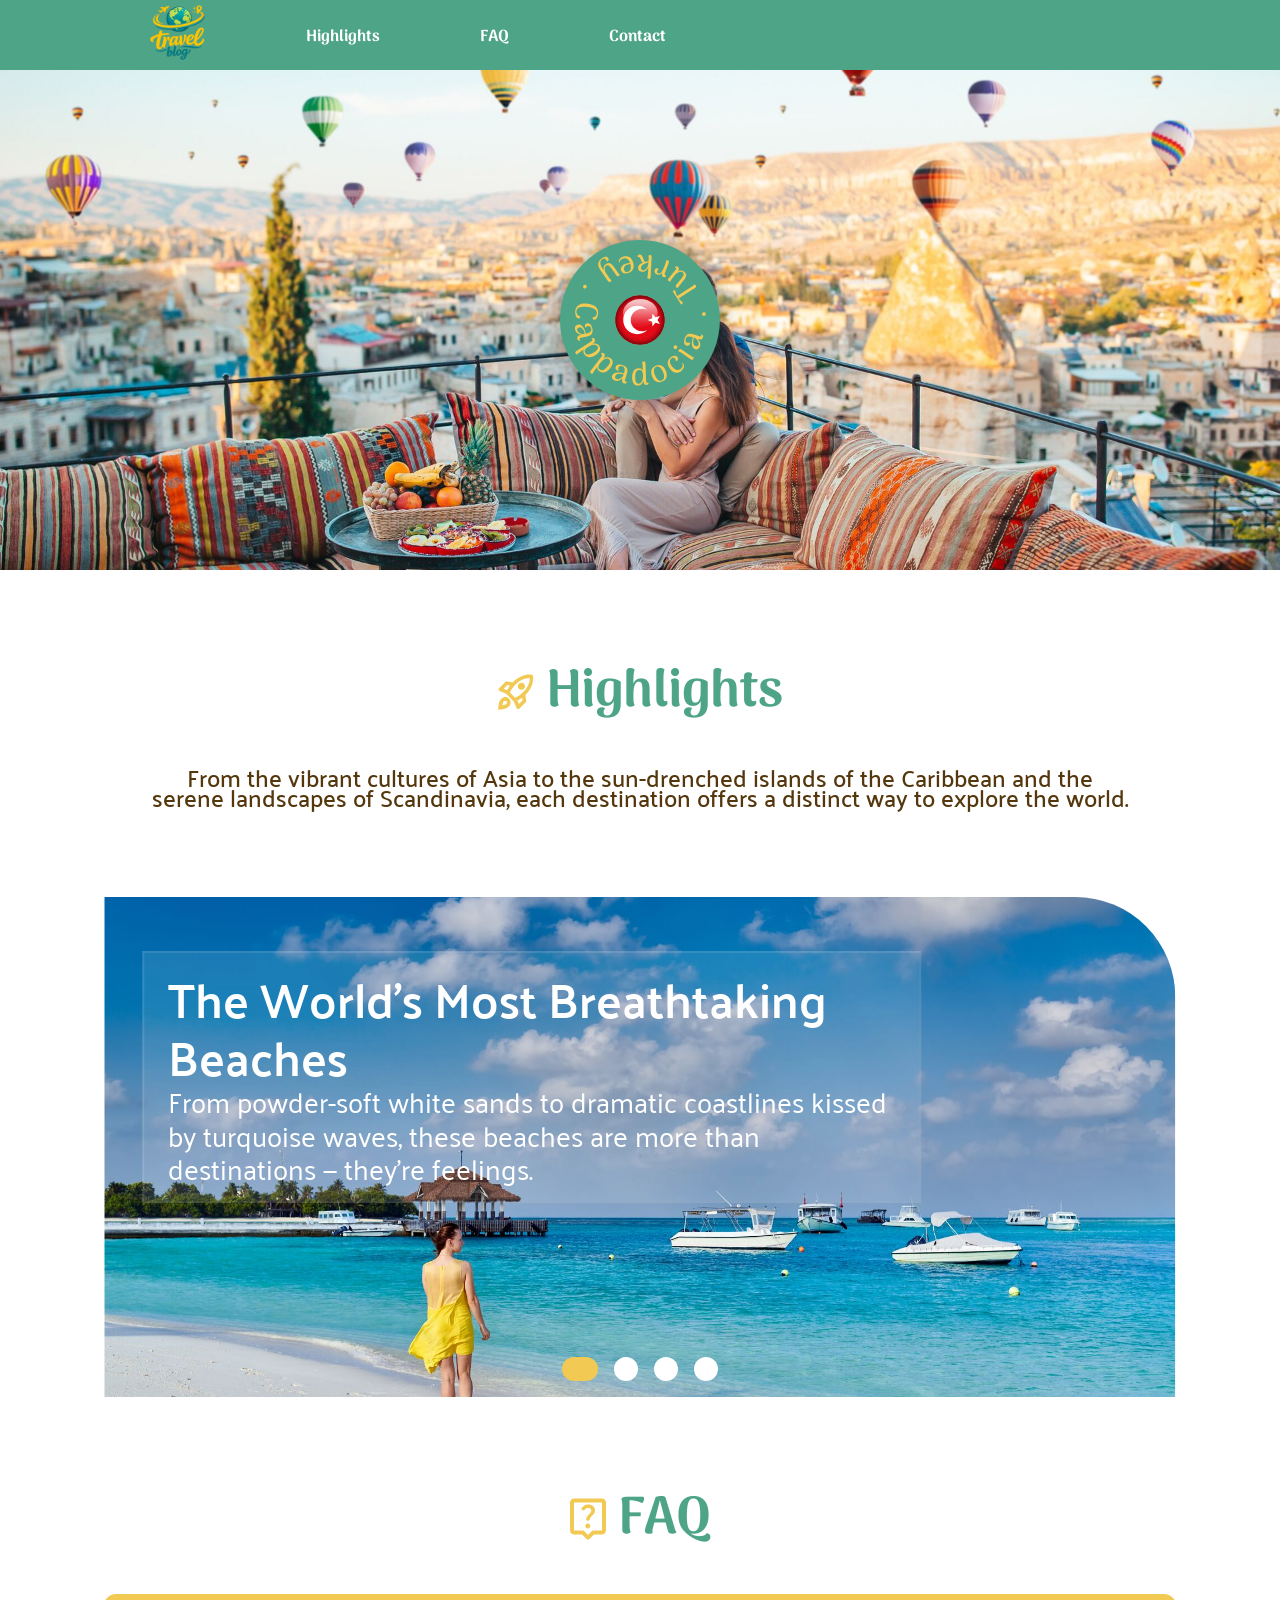
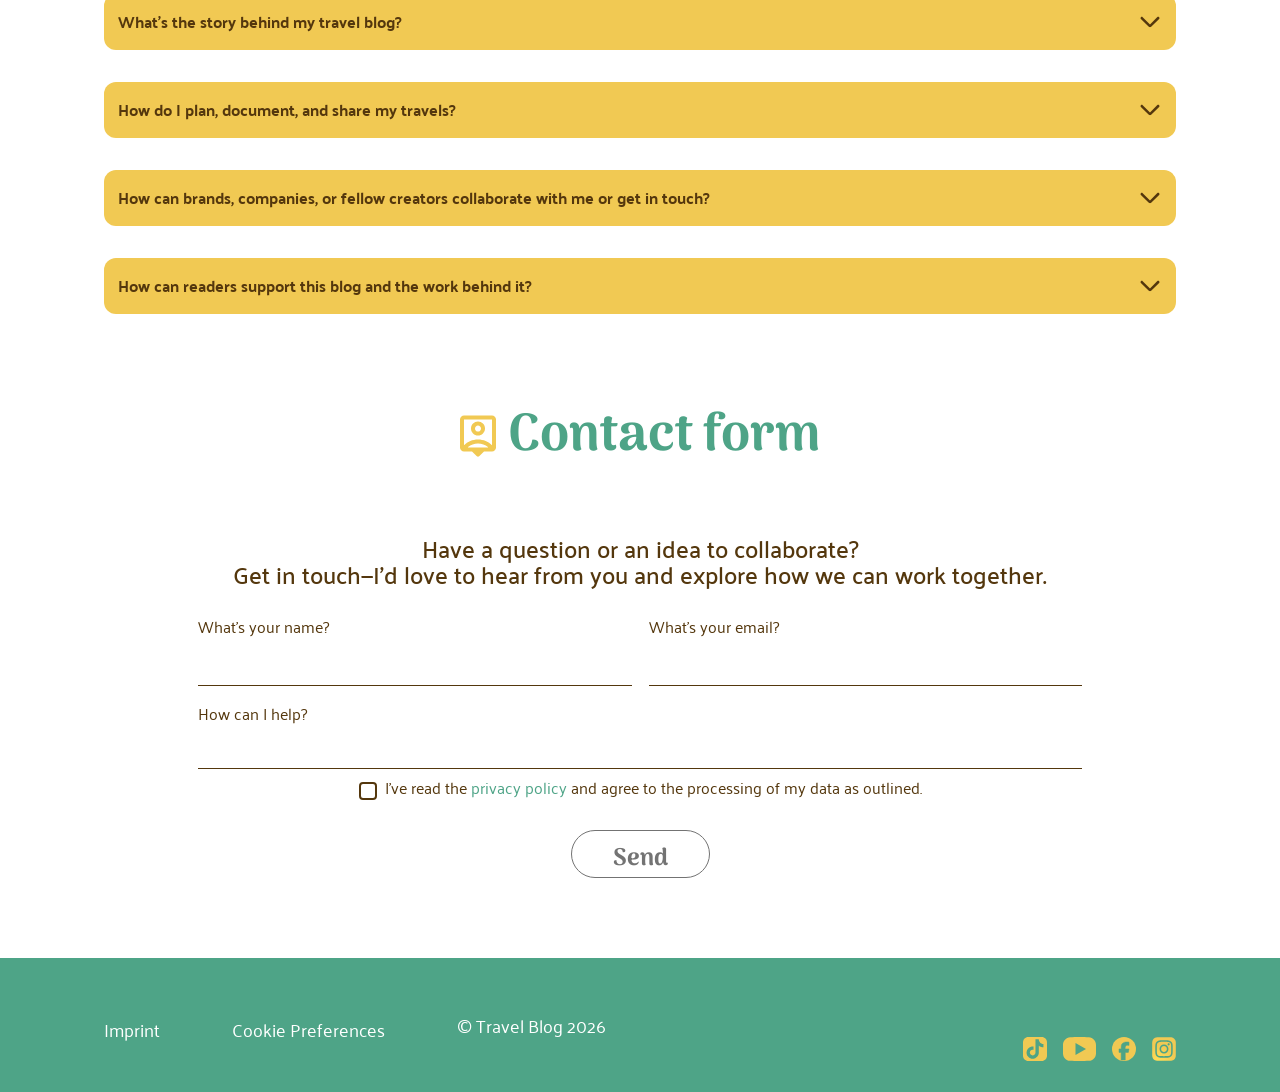
==== commit 6ef654f1: "Merge branch 'main' of github.com:marcimotoo/DA-Projekt-Blog" ====
--- a/index.html
+++ b/index.html
@@ -84,7 +84,7 @@
               </div>
               <img src="./assets/img/European Bike Week.jpg" loading="lazy" alt="" />
             </a>
-            <a class="slider-element" href="./index.html">
+            <a class="slider-element" href="./Pattaya.html">
               <div class="slider-txt-box3">
                 <h3>Pattaya Pulse: Food, Sun and Neon Nights</h3>
                 <p>
@@ -193,7 +193,7 @@
     <footer class="max-content">
       <section class="footer horizontal flexpadding">
         <section class="footer-content">
-          <a href="">Imprint</a>
+          <a href="./imprint.html">Imprint</a>
           <a href="">Cookie Preferences</a>
           <p>© Travel Blog 2026</p>
         </section>
--- a/styles/style.css
+++ b/styles/style.css
@@ -802,7 +802,10 @@
 
 .footer-content {
   display: flex;
-  flex-direction: column;
+  /* flex-direction: column; */
+  justify-content: center;
+  align-items: center;
+  gap: 72px;
 }
 
 .footer-content > a,
@@ -811,6 +814,7 @@
   font-weight: 400;
   text-decoration: none;
   color: white;
+  font-size: var(--font-author);
 }
 
 .footer-content > p {
@@ -834,6 +838,14 @@
   .top-gap h4 {
     margin-top: 94px;
   }
+
+  .footer-content {
+  display: flex;
+  flex-direction: column;
+  align-items: flex-start;
+  gap: 8px;
+}
+
 
   .headline {
     margin-top: 80px;
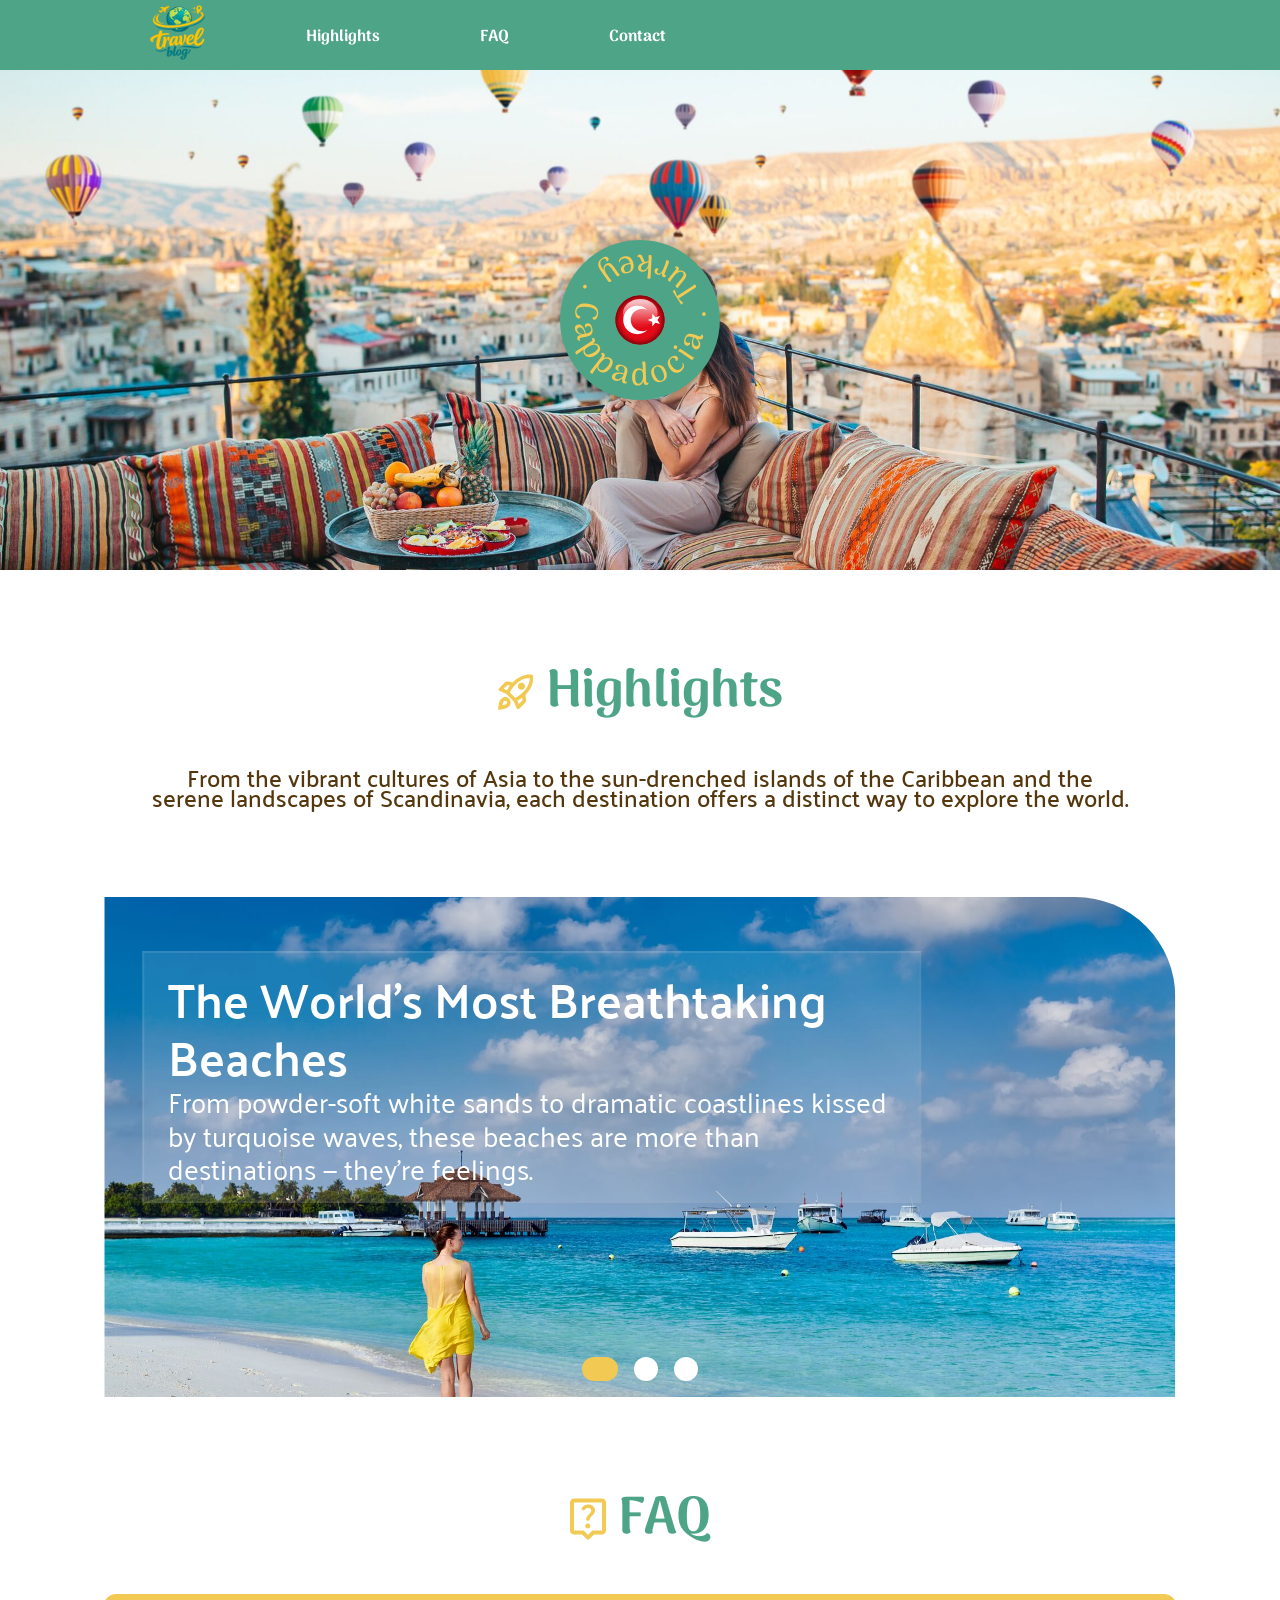
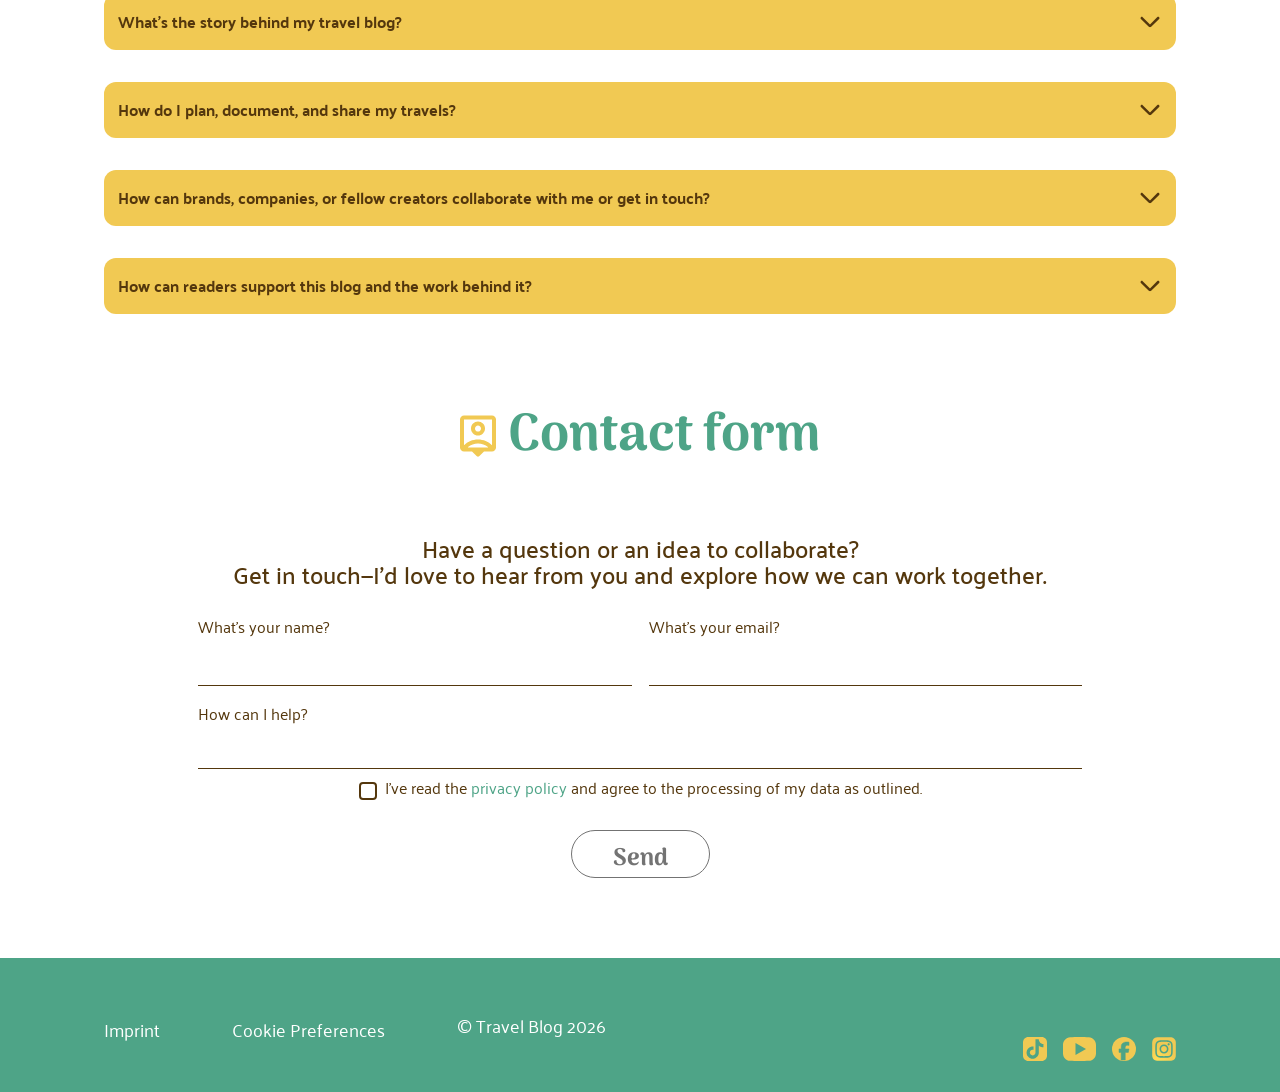
==== commit d37971be: "changed Highlights von 4 auf 3 Bilder und slider" ====
--- a/index.html
+++ b/index.html
@@ -65,7 +65,7 @@
           <input type="radio" name="slider" id="slide-1" checked />
           <input type="radio" name="slider" id="slide-2" />
           <input type="radio" name="slider" id="slide-3" />
-          <input type="radio" name="slider" id="slide-4" />
+          <!-- <input type="radio" name="slider" id="slide-4" /> -->
           <!-- slider wrapper -->
           <div class="slider-wrapper">
             <a class="slider-element" href="./marcel.html">
@@ -94,7 +94,7 @@
               </div>
               <img src="./assets/img/slider-3.jpg" loading="lazy" alt="" />
             </a>
-            <a class="slider-element" href="./index.html">
+            <!-- <a class="slider-element" href="./index.html">
               <div class="slider-txt-box4">
                 <h3>Mountain Fuji</h3>
                 <p>
@@ -103,13 +103,13 @@
                 </p>
               </div>
               <img src="./assets/img/slider-4.jpg" loading="lazy" alt="" />
-            </a>
+            </a> -->
           </div>
           <div class="slider-dots">
             <label for="slide-1"></label>
             <label for="slide-2"></label>
             <label for="slide-3"></label>
-            <label for="slide-4"></label>
+            <!-- <label for="slide-4"></label> -->
           </div>
         </section>
       </section>
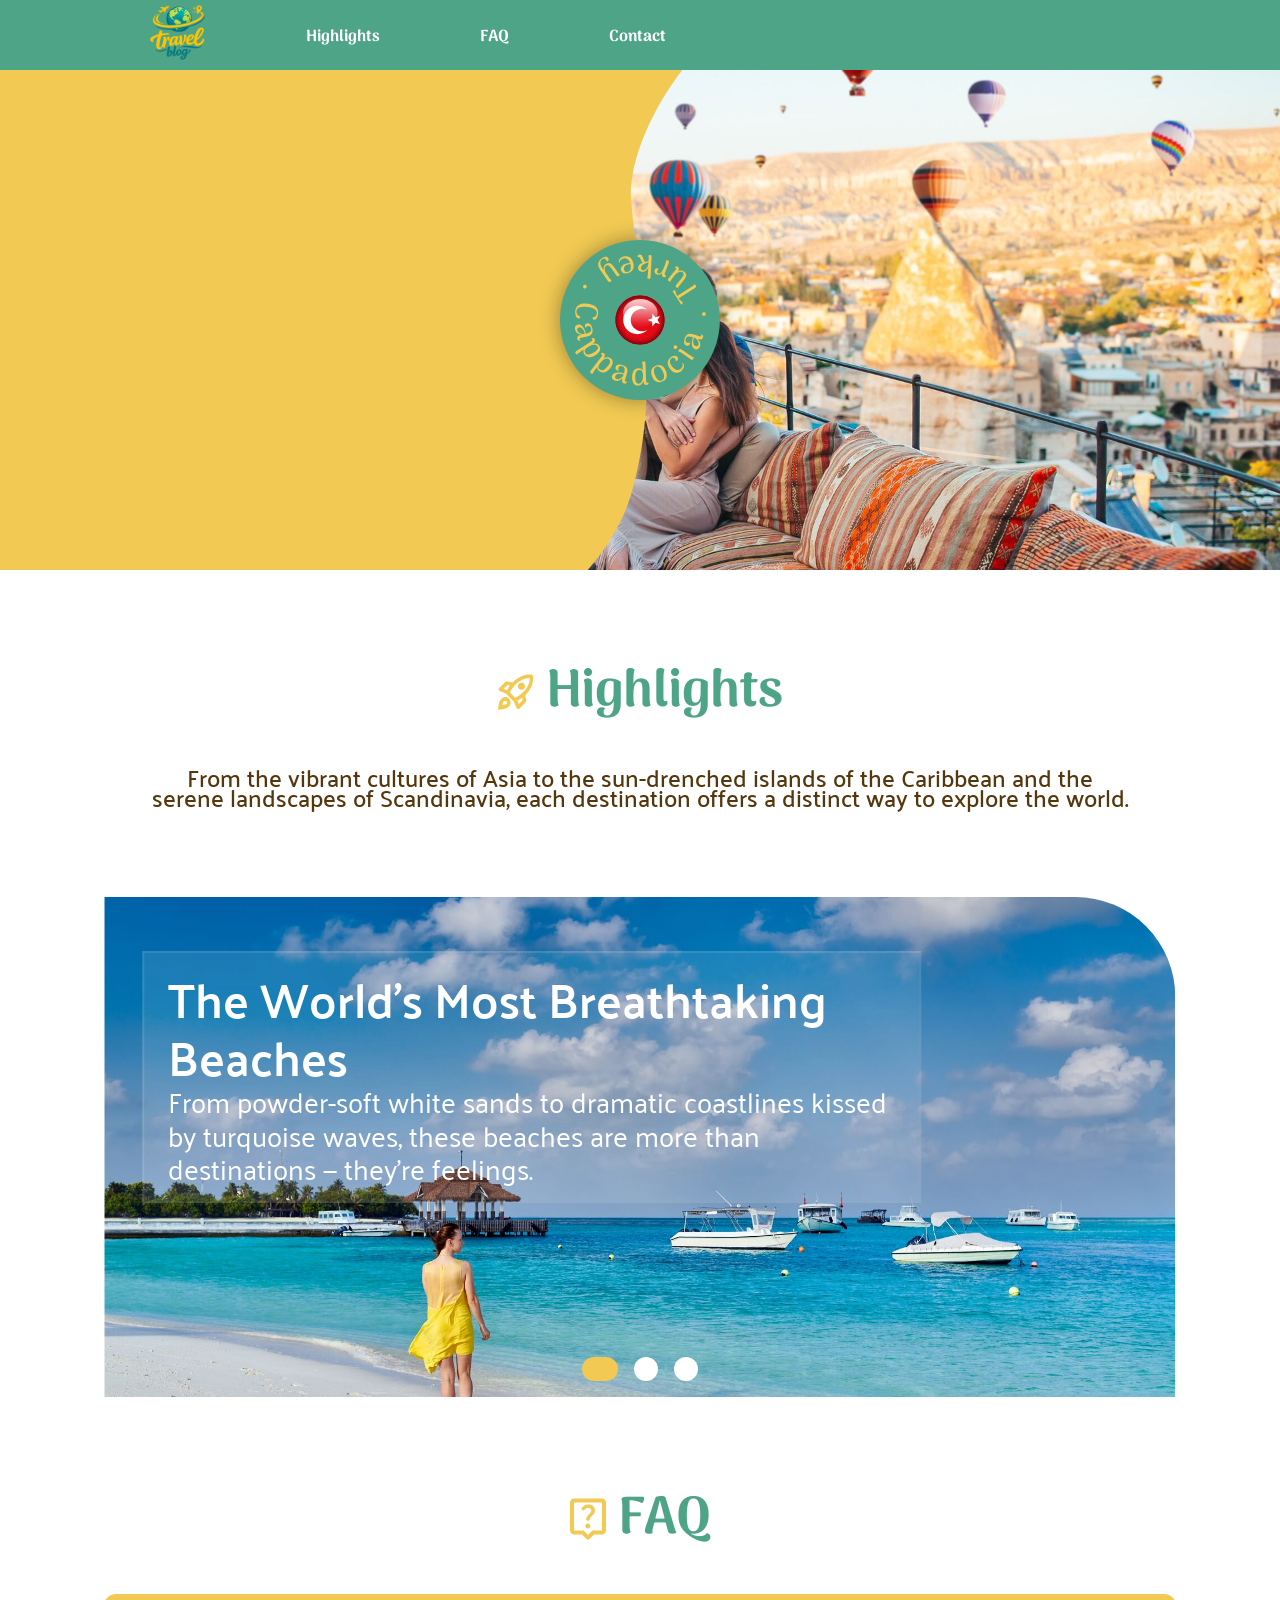
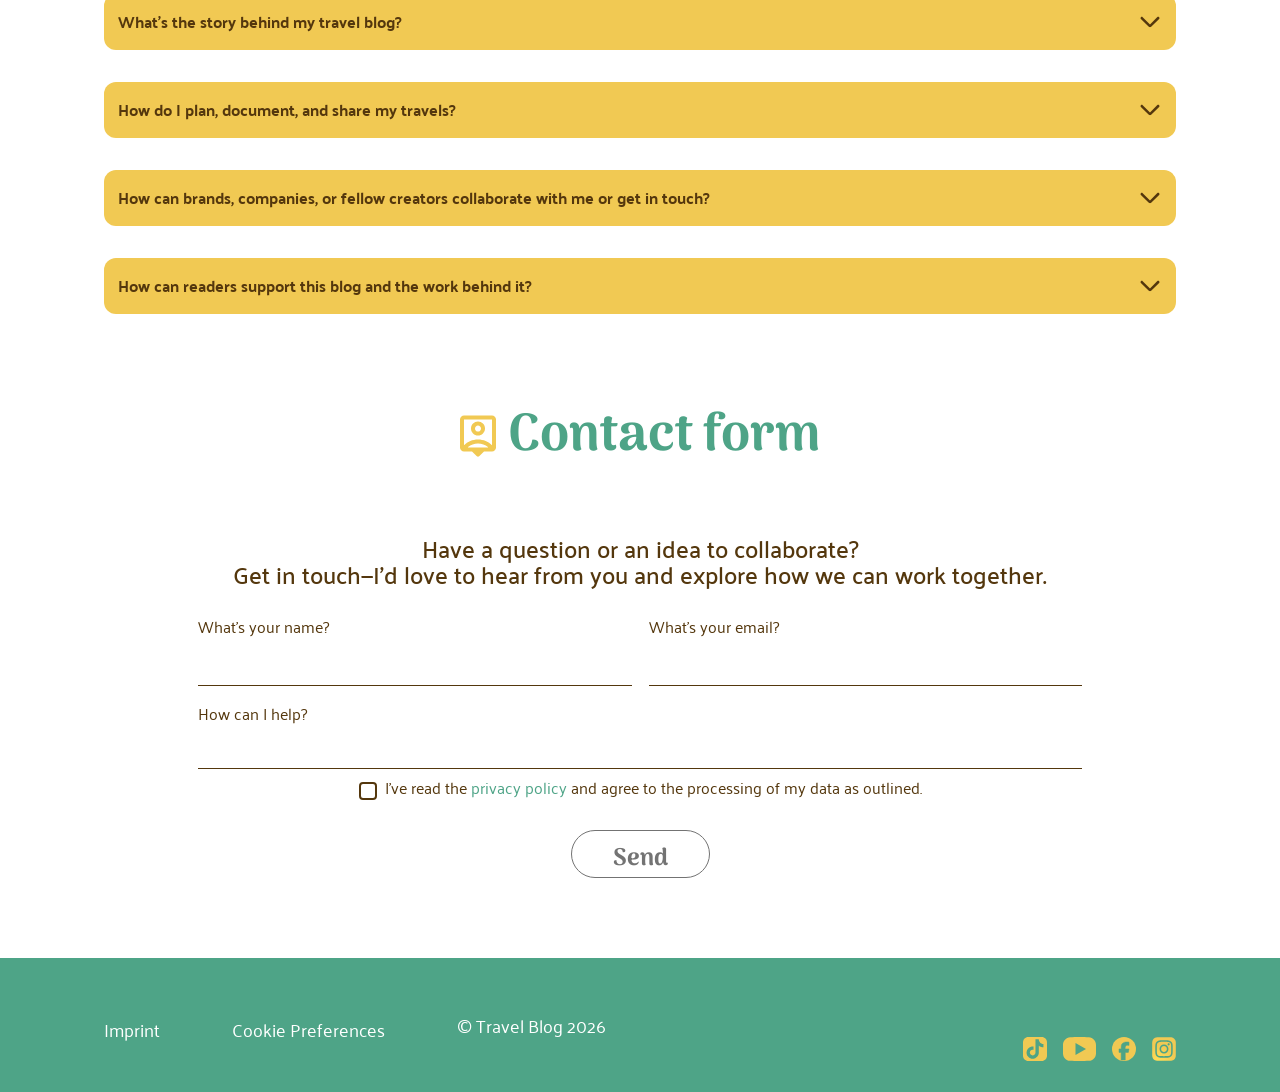
==== commit fe80d9c0: "Added slider_1 to 3 in folder img, change in index.html the class, added in style.css the class land" ====
--- a/index.html
+++ b/index.html
@@ -35,7 +35,12 @@
     <!-- start main -->
     <main class="vertical gap">
       <section class="landing-section">
-        <!-- <img class="landing-animation" src="./assets/img/landing-animation-2.svg" alt="" /> -->
+        <!-- Yellow slider -->
+           <!-- old class="landing-animation"  -->
+           
+        <img class="landing-slide_one" src="./assets/img/slider_1.svg" alt="" />
+        <img class="landing-slide_two" src="./assets/img/slider_2.svg" alt="" />
+     
         <div class="rotation-logo">
           <div class="rotation-container">
             <img
--- a/styles/style.css
+++ b/styles/style.css
@@ -12,6 +12,7 @@
   max-width: 1440px;
   overflow: hidden;
 }
+
 .landing-animation {
   max-height: 500px;
   /* animation: landinganimation 5s ease forwards; */
@@ -22,10 +23,48 @@
   0% {
     transform: translateX(2px);
   }
+
   100% {
     transform: translateX(-200px);
   }
 }
+
+/* <--- animation landing  */
+
+.landing-slide_one,
+.landing-slide_two {
+  width: 100%;
+  height: 500px;
+  position: absolute;
+  object-fit: cover;
+}
+
+.landing-slide_one {
+  animation: slideOut 2s forwards;
+}
+
+.landing-slide_two {
+  animation: slideOut_two 5s forwards;
+}
+
+
+@keyframes slideOut {
+  0% {
+    transform: translateX(0);
+  }
+  100% {
+    transform: translateX(-100%);
+  }
+}
+@keyframes slideOut_two {
+  0% {
+    transform: translateX(0);
+  }
+  100% {
+    transform: translateX(-30%);
+  }
+}
+
 
 .rotation-logo {
   display: flex;
@@ -41,6 +80,7 @@
   width: 160px;
   animation: movelogo 2s ease forwards;
 }
+
 .rotation {
   filter: drop-shadow(0px 0px 10px #0000005d);
   animation: rotatelogo 6s linear 3s infinite;
@@ -57,14 +97,17 @@
   from {
     transform: translateY(500px);
   }
+
   to {
     transform: translateY(0px);
   }
 }
+
 @keyframes rotatelogo {
   from {
     transform: rotate(0deg);
   }
+
   to {
     transform: rotate(360deg);
   }
@@ -83,6 +126,7 @@
   padding: 0px max(calc(50% - 720px), 0px);
   background-color: var(--main-color);
 }
+
 /* <---- start navbar-web -----> */
 
 .navbar-web {
@@ -209,7 +253,7 @@
   z-index: 50;
 }
 
-.navbar-mobile > ul {
+.navbar-mobile>ul {
   padding: 0px;
   list-style: none;
 }
@@ -235,7 +279,7 @@
   list-style: none;
 }
 
-li > a {
+li>a {
   color: white;
   font-family: "Arima";
   font-weight: 700;
@@ -292,6 +336,7 @@
   width: 400%;
   transition: all 200ms ease-in-out;
 }
+
 .slider-wrapper img {
   display: block;
   height: 100%;
@@ -299,31 +344,34 @@
   object-fit: cover;
   border-top-right-radius: 100px;
 }
+
 .slider-element {
   display: block;
 
   width: calc(100% / 4);
 }
+
 .slider input {
   z-index: 2;
 }
 
-#slide-1:checked ~ .slider-wrapper {
+#slide-1:checked~.slider-wrapper {
   transform: translateX(calc(150% / 4));
 }
 
-#slide-2:checked ~ .slider-wrapper {
+#slide-2:checked~.slider-wrapper {
   transform: translateX(calc(50% / 4));
 }
 
-#slide-3:checked ~ .slider-wrapper {
+#slide-3:checked~.slider-wrapper {
   transform: translateX(calc(-50% / 4));
 }
-#slide-4:checked ~ .slider-wrapper {
+
+#slide-4:checked~.slider-wrapper {
   transform: translateX(calc(-150% / 4));
 }
 
-.slider > input[type="radio"] {
+.slider>input[type="radio"] {
   position: absolute;
   bottom: 16px;
   opacity: 0;
@@ -351,10 +399,10 @@
     background-color 300ms ease-in-out;
 }
 
-#slide-1:checked ~ .slider-dots label:nth-child(1),
-#slide-2:checked ~ .slider-dots label:nth-child(2),
-#slide-3:checked ~ .slider-dots label:nth-child(3),
-#slide-4:checked ~ .slider-dots label:nth-child(4) {
+#slide-1:checked~.slider-dots label:nth-child(1),
+#slide-2:checked~.slider-dots label:nth-child(2),
+#slide-3:checked~.slider-dots label:nth-child(3),
+#slide-4:checked~.slider-dots label:nth-child(4) {
   width: 36px;
   background-color: var(--second-color);
 }
@@ -387,6 +435,7 @@
   font-weight: 600;
   line-height: 1.2;
 }
+
 .slider-txt-box1 p,
 .slider-txt-box2 p,
 .slider-txt-box3 p,
@@ -412,7 +461,7 @@
   padding-bottom: 2.5em;
 }
 
-.top5-slider > input[type="radio"] {
+.top5-slider>input[type="radio"] {
   position: absolute;
   bottom: 16px;
   opacity: 0;
@@ -444,38 +493,38 @@
   box-shadow: 0 4px 16px rgba(0, 0, 0, 0.25);
 }
 
-#top5-1:checked ~ .top5-track {
+#top5-1:checked~.top5-track {
   transform: translateX(400px);
 }
 
-#top5-2:checked ~ .top5-track {
+#top5-2:checked~.top5-track {
   transform: translateX(200px);
 }
 
-#top5-3:checked ~ .top5-track {
+#top5-3:checked~.top5-track {
   transform: translateX(0);
 }
 
-#top5-4:checked ~ .top5-track {
+#top5-4:checked~.top5-track {
   transform: translateX(-200px);
 }
 
-#top5-5:checked ~ .top5-track {
+#top5-5:checked~.top5-track {
   transform: translateX(-400px);
 }
 
-#top5-2:checked ~ .top5-track .top5-card:nth-child(-n + 1),
-#top5-3:checked ~ .top5-track .top5-card:nth-child(-n + 2),
-#top5-4:checked ~ .top5-track .top5-card:nth-child(-n + 3),
-#top5-5:checked ~ .top5-track .top5-card:nth-child(-n + 4) {
+#top5-2:checked~.top5-track .top5-card:nth-child(-n + 1),
+#top5-3:checked~.top5-track .top5-card:nth-child(-n + 2),
+#top5-4:checked~.top5-track .top5-card:nth-child(-n + 3),
+#top5-5:checked~.top5-track .top5-card:nth-child(-n + 4) {
   transform: perspective(600px) rotateY(35deg);
 }
 
-#top5-1:checked ~ .top5-track .top5-card:nth-child(1),
-#top5-2:checked ~ .top5-track .top5-card:nth-child(2),
-#top5-3:checked ~ .top5-track .top5-card:nth-child(3),
-#top5-4:checked ~ .top5-track .top5-card:nth-child(4),
-#top5-5:checked ~ .top5-track .top5-card:nth-child(5) {
+#top5-1:checked~.top5-track .top5-card:nth-child(1),
+#top5-2:checked~.top5-track .top5-card:nth-child(2),
+#top5-3:checked~.top5-track .top5-card:nth-child(3),
+#top5-4:checked~.top5-track .top5-card:nth-child(4),
+#top5-5:checked~.top5-track .top5-card:nth-child(5) {
   transform: perspective(600px) rotateY(0deg);
 }
 
@@ -499,11 +548,11 @@
     background-color 300ms ease-in-out;
 }
 
-#top5-1:checked ~ .top5-dots label:nth-child(1),
-#top5-2:checked ~ .top5-dots label:nth-child(2),
-#top5-3:checked ~ .top5-dots label:nth-child(3),
-#top5-4:checked ~ .top5-dots label:nth-child(4),
-#top5-5:checked ~ .top5-dots label:nth-child(5) {
+#top5-1:checked~.top5-dots label:nth-child(1),
+#top5-2:checked~.top5-dots label:nth-child(2),
+#top5-3:checked~.top5-dots label:nth-child(3),
+#top5-4:checked~.top5-dots label:nth-child(4),
+#top5-5:checked~.top5-dots label:nth-child(5) {
   width: 36px;
   background-color: var(--main-color);
 }
@@ -514,12 +563,14 @@
 
   margin: 0 auto;
 }
+
 /* FAQ cím és ikon */
 
 .headline img {
   width: 36px;
   height: auto;
 }
+
 .Headline h2 {
   margin: 0;
 
@@ -530,6 +581,7 @@
 
   color: var(--main-color);
 }
+
 /* A négy FAQ-kártya közös konténere */
 
 .questions {
@@ -537,12 +589,14 @@
   flex-direction: column;
   gap: 32px;
 }
+
 /* Egy teljes lenyitható FAQ-kártya */
 details {
   overflow: hidden;
   background-color: var(--second-color);
   border-radius: 12px;
 }
+
 /* A látható kérdéssor */
 summary {
   display: flex;
@@ -561,10 +615,12 @@
 
   color: var(--text-color-one);
 }
+
 /* A böngésző eredeti nyilának elrejtése */
 summary::-webkit-details-marker {
   display: none;
 }
+
 /* Saját lefelé mutató nyíl */
 summary::after {
   content: url("../assets/icons/arrow.svg");
@@ -577,11 +633,13 @@
   display: inline-block;
   transition: transform 0.3s ease-in;
 }
+
 /* Nyitott állapotban felfelé mutató nyíl */
 
 details[open] summary::after {
   transform: rotate(180deg);
 }
+
 /* A lenyíló válasz fehér doboza */
 details p {
   margin: 0 14px 16px;
@@ -597,6 +655,7 @@
 
   color: var(--text-color-one);
 }
+
 /* Mobilnézet */
 
 /* <---- start section contact -----> */
@@ -620,7 +679,7 @@
   line-height: 20px;
 }
 
-.contact > P {
+.contact>P {
   text-align: center;
   padding: 24px 0px;
   line-height: 110%;
@@ -758,7 +817,7 @@
   gap: 30px;
 }
 
-.contact-policy > p {
+.contact-policy>p {
   padding-left: 8px;
 }
 
@@ -784,6 +843,7 @@
 footer {
   background: var(--main-color);
 }
+
 .footer {
   height: 134px;
   width: 100%;
@@ -792,6 +852,7 @@
   align-items: center;
   background-color: var(--main-color);
 }
+
 /* .footer {
   width: 100%;
   height: 134px;
@@ -808,8 +869,8 @@
   gap: 72px;
 }
 
-.footer-content > a,
-.footer-contet > p {
+.footer-content>a,
+.footer-contet>p {
   font-family: "Palanquin";
   font-weight: 400;
   text-decoration: none;
@@ -817,7 +878,7 @@
   font-size: var(--font-author);
 }
 
-.footer-content > p {
+.footer-content>p {
   font-size: var(--font-author);
   color: white;
 }
@@ -830,7 +891,7 @@
   gap: 16px;
 }
 
-.footer-content > a {
+.footer-content>a {
   height: 24px;
 }
 
@@ -840,21 +901,23 @@
   }
 
   .footer-content {
-  display: flex;
-  flex-direction: column;
-  align-items: flex-start;
-  gap: 8px;
-}
+    display: flex;
+    flex-direction: column;
+    align-items: flex-start;
+    gap: 8px;
+  }
 
 
   .headline {
     margin-top: 80px;
     margin-bottom: 32px;
   }
+
   /* hightlights  */
   .highlights p {
     display: none;
   }
+
   .slider-txt-box1,
   .slider-txt-box2,
   .slider-txt-box3,
@@ -868,6 +931,7 @@
     position: absolute;
     margin: 93px 0 0 14px;
   }
+
   .slider-txt-box1 p,
   .slider-txt-box2 p,
   .slider-txt-box3 p,
@@ -889,20 +953,25 @@
   .navbar-web-links {
     display: none;
   }
+
   /* faq  */
   .faq-section {
     padding: 32px 16px;
   }
+
   .Headline {
     margin-bottom: 32px;
   }
+
   .Headline h2 {
     font-size: 40px;
   }
+
   .questions {
     gap: 20px;
   }
-  .contact > P {
+
+  .contact>P {
     display: none;
   }
 }
@@ -914,6 +983,7 @@
     margin-top: 80px;
     margin-bottom: 32px;
   }
+
   .navbar-mobile {
     display: none;
   }
@@ -956,52 +1026,52 @@
     display: none;
   }
 
-  #top5-1:checked ~ .top5-track,
-  #top5-2:checked ~ .top5-track,
-  #top5-3:checked ~ .top5-track,
-  #top5-4:checked ~ .top5-track,
-  #top5-5:checked ~ .top5-track {
+  #top5-1:checked~.top5-track,
+  #top5-2:checked~.top5-track,
+  #top5-3:checked~.top5-track,
+  #top5-4:checked~.top5-track,
+  #top5-5:checked~.top5-track {
     transform: none;
   }
 
-  #top5-1:checked ~ .top5-track .top5-card:nth-child(n),
-  #top5-2:checked ~ .top5-track .top5-card:nth-child(n),
-  #top5-3:checked ~ .top5-track .top5-card:nth-child(n),
-  #top5-4:checked ~ .top5-track .top5-card:nth-child(n),
-  #top5-5:checked ~ .top5-track .top5-card:nth-child(n) {
+  #top5-1:checked~.top5-track .top5-card:nth-child(n),
+  #top5-2:checked~.top5-track .top5-card:nth-child(n),
+  #top5-3:checked~.top5-track .top5-card:nth-child(n),
+  #top5-4:checked~.top5-track .top5-card:nth-child(n),
+  #top5-5:checked~.top5-track .top5-card:nth-child(n) {
     transform: perspective(850px) rotateY(38deg);
   }
 
-  #top5-1:checked ~ .top5-track .top5-card:nth-child(n):hover,
-  #top5-2:checked ~ .top5-track .top5-card:nth-child(n):hover,
-  #top5-3:checked ~ .top5-track .top5-card:nth-child(n):hover,
-  #top5-4:checked ~ .top5-track .top5-card:nth-child(n):hover,
-  #top5-5:checked ~ .top5-track .top5-card:nth-child(n):hover {
+  #top5-1:checked~.top5-track .top5-card:nth-child(n):hover,
+  #top5-2:checked~.top5-track .top5-card:nth-child(n):hover,
+  #top5-3:checked~.top5-track .top5-card:nth-child(n):hover,
+  #top5-4:checked~.top5-track .top5-card:nth-child(n):hover,
+  #top5-5:checked~.top5-track .top5-card:nth-child(n):hover {
     transform: perspective(850px) rotateY(0deg) scale(1.1);
     z-index: 10;
   }
 
-  #top5-1:checked ~ .top5-track .top5-card:hover ~ .top5-card,
-  #top5-2:checked ~ .top5-track .top5-card:hover ~ .top5-card,
-  #top5-3:checked ~ .top5-track .top5-card:hover ~ .top5-card,
-  #top5-4:checked ~ .top5-track .top5-card:hover ~ .top5-card,
-  #top5-5:checked ~ .top5-track .top5-card:hover ~ .top5-card {
+  #top5-1:checked~.top5-track .top5-card:hover~.top5-card,
+  #top5-2:checked~.top5-track .top5-card:hover~.top5-card,
+  #top5-3:checked~.top5-track .top5-card:hover~.top5-card,
+  #top5-4:checked~.top5-track .top5-card:hover~.top5-card,
+  #top5-5:checked~.top5-track .top5-card:hover~.top5-card {
     transform: perspective(850px) rotateY(-38deg) translateX(65px);
   }
 
-  .top5-card:hover ~ .top5-card:nth-child(2) {
+  .top5-card:hover~.top5-card:nth-child(2) {
     z-index: 4;
   }
 
-  .top5-card:hover ~ .top5-card:nth-child(3) {
+  .top5-card:hover~.top5-card:nth-child(3) {
     z-index: 3;
   }
 
-  .top5-card:hover ~ .top5-card:nth-child(4) {
+  .top5-card:hover~.top5-card:nth-child(4) {
     z-index: 2;
   }
 
-  .top5-card:hover ~ .top5-card:nth-child(5) {
+  .top5-card:hover~.top5-card:nth-child(5) {
     z-index: 1;
   }
 
@@ -1024,28 +1094,28 @@
     height: 440px;
   }
 
-  #top5-1:checked ~ .top5-track .top5-card:nth-child(n),
-  #top5-2:checked ~ .top5-track .top5-card:nth-child(n),
-  #top5-3:checked ~ .top5-track .top5-card:nth-child(n),
-  #top5-4:checked ~ .top5-track .top5-card:nth-child(n),
-  #top5-5:checked ~ .top5-track .top5-card:nth-child(n) {
+  #top5-1:checked~.top5-track .top5-card:nth-child(n),
+  #top5-2:checked~.top5-track .top5-card:nth-child(n),
+  #top5-3:checked~.top5-track .top5-card:nth-child(n),
+  #top5-4:checked~.top5-track .top5-card:nth-child(n),
+  #top5-5:checked~.top5-track .top5-card:nth-child(n) {
     transform: perspective(1700px) rotateY(40deg);
   }
 
-  #top5-1:checked ~ .top5-track .top5-card:nth-child(n):hover,
-  #top5-2:checked ~ .top5-track .top5-card:nth-child(n):hover,
-  #top5-3:checked ~ .top5-track .top5-card:nth-child(n):hover,
-  #top5-4:checked ~ .top5-track .top5-card:nth-child(n):hover,
-  #top5-5:checked ~ .top5-track .top5-card:nth-child(n):hover {
+  #top5-1:checked~.top5-track .top5-card:nth-child(n):hover,
+  #top5-2:checked~.top5-track .top5-card:nth-child(n):hover,
+  #top5-3:checked~.top5-track .top5-card:nth-child(n):hover,
+  #top5-4:checked~.top5-track .top5-card:nth-child(n):hover,
+  #top5-5:checked~.top5-track .top5-card:nth-child(n):hover {
     transform: perspective(1700px) rotateY(0deg) scale(1.1);
     z-index: 10;
   }
 
-  #top5-1:checked ~ .top5-track .top5-card:hover ~ .top5-card,
-  #top5-2:checked ~ .top5-track .top5-card:hover ~ .top5-card,
-  #top5-3:checked ~ .top5-track .top5-card:hover ~ .top5-card,
-  #top5-4:checked ~ .top5-track .top5-card:hover ~ .top5-card,
-  #top5-5:checked ~ .top5-track .top5-card:hover ~ .top5-card {
+  #top5-1:checked~.top5-track .top5-card:hover~.top5-card,
+  #top5-2:checked~.top5-track .top5-card:hover~.top5-card,
+  #top5-3:checked~.top5-track .top5-card:hover~.top5-card,
+  #top5-4:checked~.top5-track .top5-card:hover~.top5-card,
+  #top5-5:checked~.top5-track .top5-card:hover~.top5-card {
     transform: perspective(1700px) rotateY(-40deg) translateX(130px);
   }
-}
+}
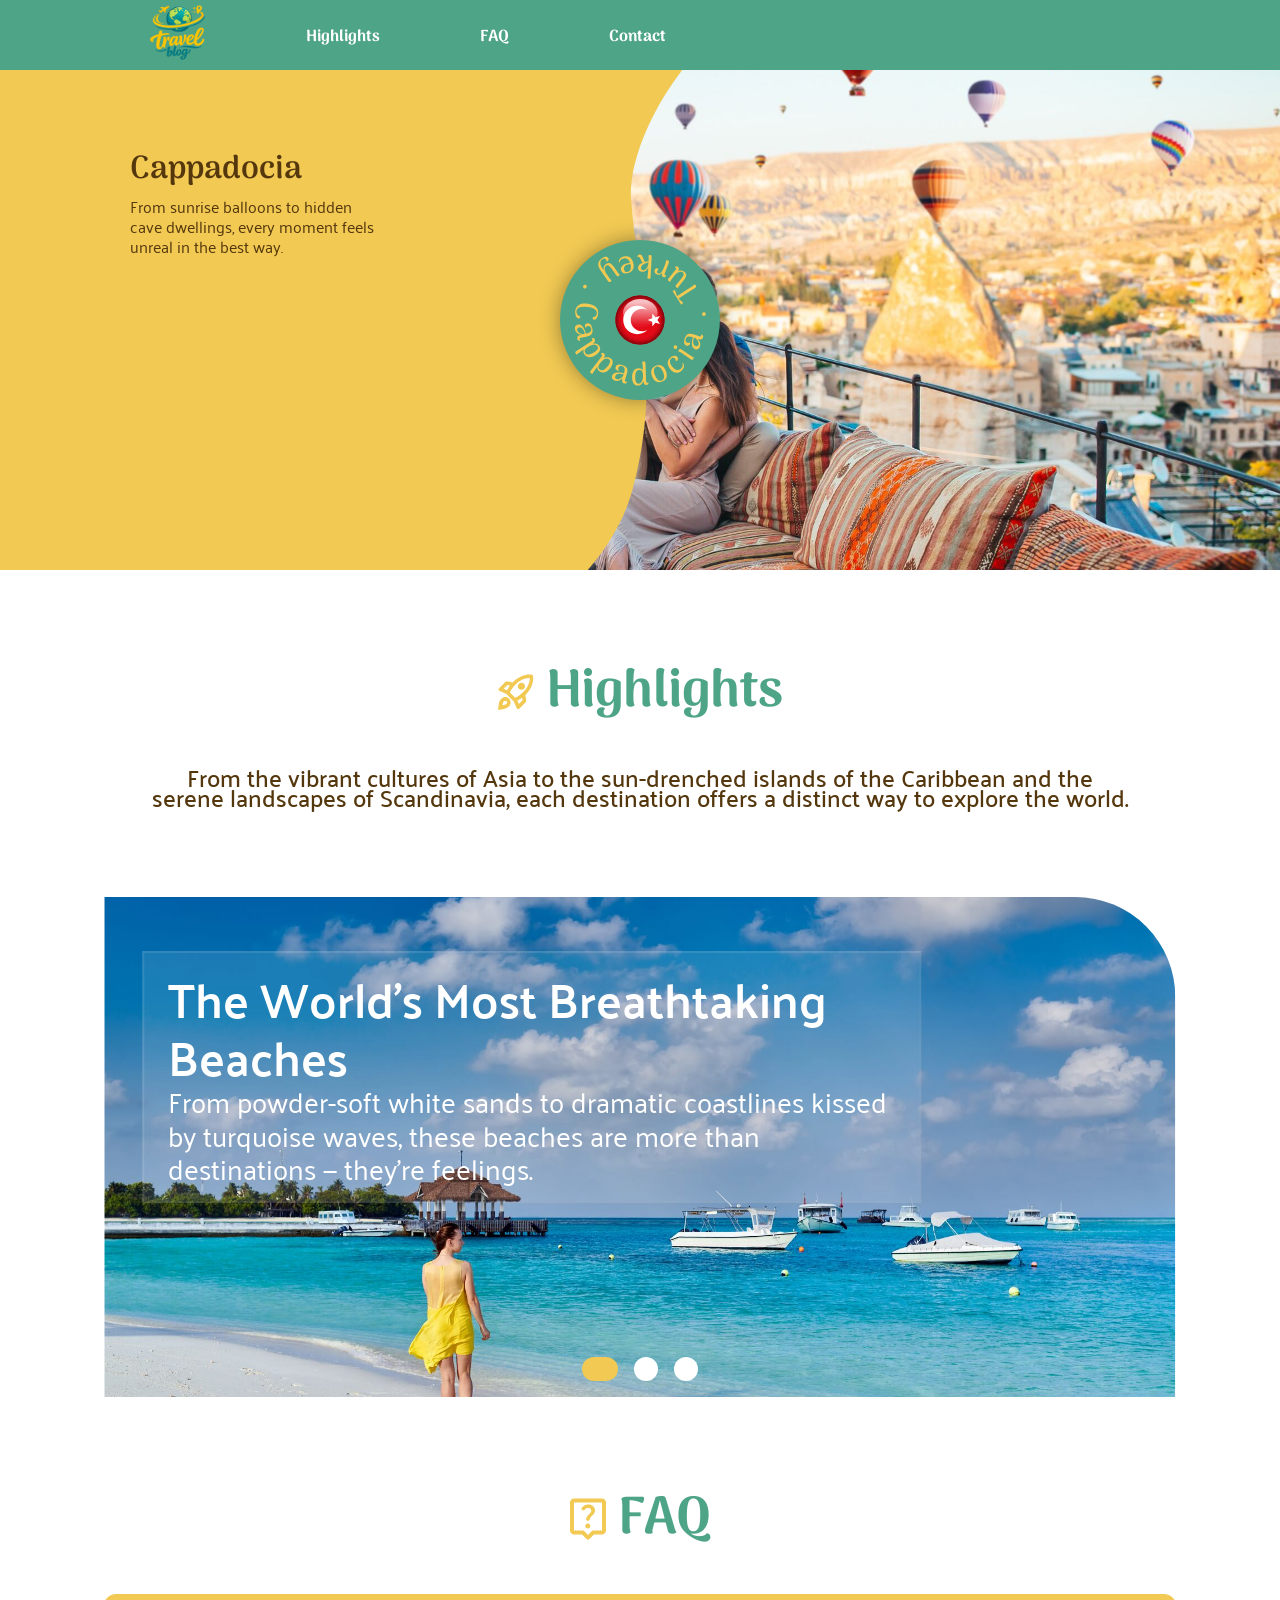
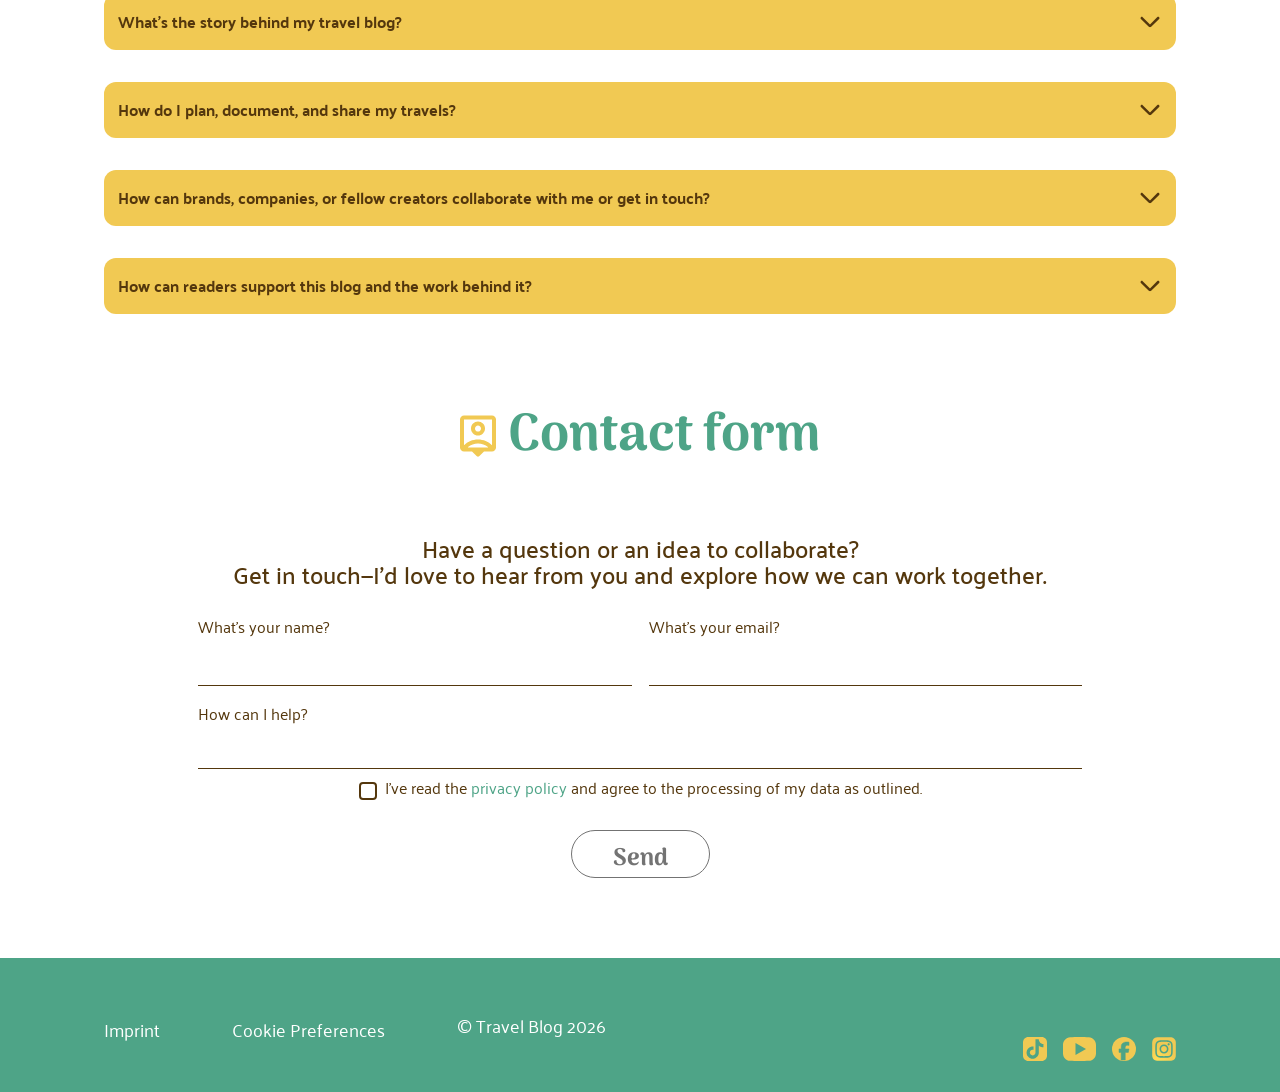
==== commit d629502d: "added landing slidetext" ====
--- a/index.html
+++ b/index.html
@@ -1,105 +1,113 @@
 <!doctype html>
 <html lang="en">
-  <head>
-    <meta charset="UTF-8" />
-    <meta name="viewport" content="width=device-width, initial-scale=1.0" />
-    <title>Travel Blog</title>
-    <link rel="shortcut icon" href="./assets/icons/logo.svg" type="image/x-icon" />
-    <link rel="stylesheet" href="./styles/reset.css" />
-    <link rel="stylesheet" href="./styles/components.css" />
-    <link rel="stylesheet" href="./styles/variables.css" />
-    <link rel="stylesheet" href="./styles/font.css" />
-    <link rel="stylesheet" href="./styles/style.css" />
-  </head>
-  <body>
-    <!-- start header -->
-    <header>
-      <nav class="navbar-web">
-        <a href="index.html">
-          <img src="./assets/icons/logo.svg" alt="Weltkugel mit Flugzeug" />
-        </a>
-        <ul class="navbar-web-links">
-          <li>
-            <a class="web-links-hig" href="./index.html#highlights">Highlights</a>
-          </li>
-          <li>
-            <a class="web-links-fqa" href="./index.html#faq">FAQ</a>
-          </li>
-          <li>
-            <a class="web-links-con" href="./index.html#contact">Contact </a>
-          </li>
-        </ul>
-      </nav>
-    </header>
-    <!-- end header  -->
-    <!-- start main -->
-    <main class="vertical gap">
-      <section class="landing-section">
-        <!-- Yellow slider -->
-           <!-- old class="landing-animation"  -->
-           
-        <img class="landing-slide_one" src="./assets/img/slider_1.svg" alt="" />
-        <img class="landing-slide_two" src="./assets/img/slider_2.svg" alt="" />
-     
-        <div class="rotation-logo">
-          <div class="rotation-container">
-            <img
-              class="rotation"
-              src="./assets/img/TürkischCircle-160x160.svg"
-              loading="lazy"
-              alt="Ein grüner Kreis, mit Türkischen symbol in der mitte der sich im kreis dreht."
-            />
-            <img class="no-rotation" src="./assets/img/Flag_orb_Turkey 1.svg" loading="lazy" alt="" />
-          </div>
-        </div>
-      </section>
-      <!-- Highlights -->
-      <section class="flexpadding" id="highlights">
-        <div class="highlights">
-          <div class="headline">
-            <img src="./assets/icons/rocket_launch.svg" alt="kleines symbol einer rackete" />
-            <h2>Highlights</h2>
-          </div>
-          <p>
-            From the vibrant cultures of Asia to the sun-drenched islands of the Caribbean and the serene landscapes of Scandinavia, each destination offers a
-            distinct way to explore the world.
-          </p>
-        </div>
-        <!-- slider -->
-        <section class="slider">
-          <input type="radio" name="slider" id="slide-1" checked />
-          <input type="radio" name="slider" id="slide-2" />
-          <input type="radio" name="slider" id="slide-3" />
-          <!-- <input type="radio" name="slider" id="slide-4" /> -->
-          <!-- slider wrapper -->
-          <div class="slider-wrapper">
-            <a class="slider-element" href="./marcel.html">
-              <div class="slider-txt-box1">
-                <h3>The World’s Most Breathtaking Beaches</h3>
-                <p>
-                  From powder-soft white sands to dramatic coastlines kissed by turquoise waves, these beaches are more than destinations — they’re feelings.
-                </p>
-              </div>
-              <img src="./assets/img/slider-1.jpg" loading="lazy" alt="" />
-            </a>
-            <a class="slider-element" href="./blog_video.html">
-              <div class="slider-txt-box2">
-                <h3>Villach Region – Lake Faaker See – Lake Ossiacher See: Nature Adventures & Alpine Charm</h3>
-                <p>Discover Villach, where the Alpine way of life meets Mediterranean flair. Experience crystal-clear lakes, impressive mountain vistas, genuine warmth, and a charming old town in the heart of Carinthia.</p>
-              </div>
-              <img src="./assets/img/European Bike Week.jpg" loading="lazy" alt="" />
-            </a>
-            <a class="slider-element" href="./Pattaya.html">
-              <div class="slider-txt-box3">
-                <h3>Pattaya Pulse: Food, Sun and Neon Nights</h3>
-                <p>
-                  From bustling promenades to nearby islands, the city offers an energetic and diverse escape. Discover Pattaya City, with vibrant nightlife and
-                  rich cultural landmarks.
-                </p>
-              </div>
-              <img src="./assets/img/slider-3.jpg" loading="lazy" alt="" />
-            </a>
-            <!-- <a class="slider-element" href="./index.html">
+
+<head>
+  <meta charset="UTF-8" />
+  <meta name="viewport" content="width=device-width, initial-scale=1.0" />
+  <title>Travel Blog</title>
+  <link rel="shortcut icon" href="./assets/icons/logo.svg" type="image/x-icon" />
+  <link rel="stylesheet" href="./styles/reset.css" />
+  <link rel="stylesheet" href="./styles/components.css" />
+  <link rel="stylesheet" href="./styles/variables.css" />
+  <link rel="stylesheet" href="./styles/font.css" />
+  <link rel="stylesheet" href="./styles/style.css" />
+</head>
+
+<body>
+  <!-- start header -->
+  <header>
+    <nav class="navbar-web">
+      <a href="index.html">
+        <img src="./assets/icons/logo.svg" alt="Weltkugel mit Flugzeug" />
+      </a>
+      <ul class="navbar-web-links">
+        <li>
+          <a class="web-links-hig" href="./index.html#highlights">Highlights</a>
+        </li>
+        <li>
+          <a class="web-links-fqa" href="./index.html#faq">FAQ</a>
+        </li>
+        <li>
+          <a class="web-links-con" href="./index.html#contact">Contact </a>
+        </li>
+      </ul>
+    </nav>
+  </header>
+  <!-- end header  -->
+  <!-- start main -->
+  <main class="vertical gap">
+    <section class="landing-section">
+      <!-- Yellow slider -->
+      <!-- old class="landing-animation"  -->
+      <Article class="landing-slidtext">
+        <H3>Cappadocia</H3>
+        <p>
+          From sunrise balloons to hidden cave dwellings, every moment feels unreal in the best way.
+        </p>
+      </Article>
+      <img class="landing-slide_one" src="./assets/img/slider_1.svg" alt="" />
+      <img class="landing-slide_two" src="./assets/img/slider_2.svg" alt="" />
+
+      <div class="rotation-logo">
+        <div class="rotation-container">
+          <img class="rotation" src="./assets/img/TürkischCircle-160x160.svg" loading="lazy"
+            alt="Ein grüner Kreis, mit Türkischen symbol in der mitte der sich im kreis dreht." />
+          <img class="no-rotation" src="./assets/img/Flag_orb_Turkey 1.svg" loading="lazy" alt="" />
+        </div>
+      </div>
+    </section>
+    <!-- Highlights -->
+    <section class="flexpadding" id="highlights">
+      <div class="highlights">
+        <div class="headline">
+          <img src="./assets/icons/rocket_launch.svg" alt="kleines symbol einer rackete" />
+          <h2>Highlights</h2>
+        </div>
+        <p>
+          From the vibrant cultures of Asia to the sun-drenched islands of the Caribbean and the serene landscapes of
+          Scandinavia, each destination offers a
+          distinct way to explore the world.
+        </p>
+      </div>
+      <!-- slider -->
+      <section class="slider">
+        <input type="radio" name="slider" id="slide-1" checked />
+        <input type="radio" name="slider" id="slide-2" />
+        <input type="radio" name="slider" id="slide-3" />
+        <!-- <input type="radio" name="slider" id="slide-4" /> -->
+        <!-- slider wrapper -->
+        <div class="slider-wrapper">
+          <a class="slider-element" href="./marcel.html">
+            <div class="slider-txt-box1">
+              <h3>The World’s Most Breathtaking Beaches</h3>
+              <p>
+                From powder-soft white sands to dramatic coastlines kissed by turquoise waves, these beaches are more
+                than destinations — they’re feelings.
+              </p>
+            </div>
+            <img src="./assets/img/slider-1.jpg" loading="lazy" alt="" />
+          </a>
+          <a class="slider-element" href="./blog_video.html">
+            <div class="slider-txt-box2">
+              <h3>Villach Region – Lake Faaker See – Lake Ossiacher See: Nature Adventures & Alpine Charm</h3>
+              <p>Discover Villach, where the Alpine way of life meets Mediterranean flair. Experience crystal-clear
+                lakes, impressive mountain vistas, genuine warmth, and a charming old town in the heart of Carinthia.
+              </p>
+            </div>
+            <img src="./assets/img/European Bike Week.jpg" loading="lazy" alt="" />
+          </a>
+          <a class="slider-element" href="./Pattaya.html">
+            <div class="slider-txt-box3">
+              <h3>Pattaya Pulse: Food, Sun and Neon Nights</h3>
+              <p>
+                From bustling promenades to nearby islands, the city offers an energetic and diverse escape. Discover
+                Pattaya City, with vibrant nightlife and
+                rich cultural landmarks.
+              </p>
+            </div>
+            <img src="./assets/img/slider-3.jpg" loading="lazy" alt="" />
+          </a>
+          <!-- <a class="slider-element" href="./index.html">
               <div class="slider-txt-box4">
                 <h3>Mountain Fuji</h3>
                 <p>
@@ -109,131 +117,135 @@
               </div>
               <img src="./assets/img/slider-4.jpg" loading="lazy" alt="" />
             </a> -->
-          </div>
-          <div class="slider-dots">
-            <label for="slide-1"></label>
-            <label for="slide-2"></label>
-            <label for="slide-3"></label>
-            <!-- <label for="slide-4"></label> -->
-          </div>
-        </section>
+        </div>
+        <div class="slider-dots">
+          <label for="slide-1"></label>
+          <label for="slide-2"></label>
+          <label for="slide-3"></label>
+          <!-- <label for="slide-4"></label> -->
+        </div>
       </section>
-      <!-- faq section  -->
-      <section class="flexpadding" aria-labelledby="faq-title" id="faq">
-        <div class="FAQ_wrapper">
-          <div class="headline">
-            <img src=".//assets/icons/live_help.svg" alt="" />
-            <h2 id="faq-title">FAQ</h2>
-          </div>
-
-          <div class="questions">
-            <details>
-              <summary>What's the story behind my travel blog?</summary>
-
-              <p>This blog was created to share travel experiences, useful tips, and inspiring destinations.</p>
-            </details>
-
-            <details>
-              <summary>How do I plan, document, and share my travels?</summary>
-
-              <p>I research each destination, plan the most important activities, and document my experiences with notes and photographs.</p>
-            </details>
-
-            <details>
-              <summary>How can brands, companies, or fellow creators collaborate with me or get in touch?</summary>
-
-              <p>Collaboration requests can be sent through the contact form below. I am open to suitable travel projects, partnerships, and creative ideas.</p>
-            </details>
-
-            <details>
-              <summary>How can readers support this blog and the work behind it?</summary>
-
-              <p>Readers can support the blog by sharing articles, recommending the website, and following the project on social media.</p>
-            </details>
-          </div>
-        </div>
-      </section>
-      <!-- contact form  -->
-      <section class="section-Contact flexpadding" id="contact">
+    </section>
+    <!-- faq section  -->
+    <section class="flexpadding" aria-labelledby="faq-title" id="faq">
+      <div class="FAQ_wrapper">
         <div class="headline">
-          <img src="./assets/icons/person_pin.svg" alt="" />
-          <h2>Contact form</h2>
-        </div>
-
-        <form class="contact">
-          <p>
-            Have a question or an idea to collaborate? <br />
-            Get in touch—I’d love to hear from you and explore how we can work together.
-          </p>
-          <div class="top">
-            <div>
-              <label for="">What's your name?</label>
-              <input class="contact-input" type="text" name="" id="" />
-            </div>
-            <div>
-              <label for="">What's your email?</label>
-              <input class="contact-input" type="email" name="" id="" />
-            </div>
-          </div>
-          <div class="form-box-bottom">
-            <label for="">How can I help?</label>
+          <img src=".//assets/icons/live_help.svg" alt="" />
+          <h2 id="faq-title">FAQ</h2>
+        </div>
+
+        <div class="questions">
+          <details>
+            <summary>What's the story behind my travel blog?</summary>
+
+            <p>This blog was created to share travel experiences, useful tips, and inspiring destinations.</p>
+          </details>
+
+          <details>
+            <summary>How do I plan, document, and share my travels?</summary>
+
+            <p>I research each destination, plan the most important activities, and document my experiences with notes
+              and photographs.</p>
+          </details>
+
+          <details>
+            <summary>How can brands, companies, or fellow creators collaborate with me or get in touch?</summary>
+
+            <p>Collaboration requests can be sent through the contact form below. I am open to suitable travel projects,
+              partnerships, and creative ideas.</p>
+          </details>
+
+          <details>
+            <summary>How can readers support this blog and the work behind it?</summary>
+
+            <p>Readers can support the blog by sharing articles, recommending the website, and following the project on
+              social media.</p>
+          </details>
+        </div>
+      </div>
+    </section>
+    <!-- contact form  -->
+    <section class="section-Contact flexpadding" id="contact">
+      <div class="headline">
+        <img src="./assets/icons/person_pin.svg" alt="" />
+        <h2>Contact form</h2>
+      </div>
+
+      <form class="contact">
+        <p>
+          Have a question or an idea to collaborate? <br />
+          Get in touch—I’d love to hear from you and explore how we can work together.
+        </p>
+        <div class="top">
+          <div>
+            <label for="">What's your name?</label>
             <input class="contact-input" type="text" name="" id="" />
           </div>
-          <div class="contact-policy">
-            <div class="horizontal">
-              <input class="contact-checkbox" type="checkbox" name="police" id="" />
-              <label class="label-police" for="police"
-                >I've read the
-                <a class="inline-link" href=""> privacy policy </a>
-                and agree to the processing of my data as outlined.
-              </label>
-            </div>
-            <input class="button-send" type="button" value="Send" />
+          <div>
+            <label for="">What's your email?</label>
+            <input class="contact-input" type="email" name="" id="" />
           </div>
-        </form>
+        </div>
+        <div class="form-box-bottom">
+          <label for="">How can I help?</label>
+          <input class="contact-input" type="text" name="" id="" />
+        </div>
+        <div class="contact-policy">
+          <div class="horizontal">
+            <input class="contact-checkbox" type="checkbox" name="police" id="" />
+            <label class="label-police" for="police">I've read the
+              <a class="inline-link" href=""> privacy policy </a>
+              and agree to the processing of my data as outlined.
+            </label>
+          </div>
+          <input class="button-send" type="button" value="Send" />
+        </div>
+      </form>
+    </section>
+  </main>
+  <!-- end main  -->
+  <!-- footer  -->
+  <footer class="max-content">
+    <section class="footer horizontal flexpadding">
+      <section class="footer-content">
+        <a href="./imprint.html">Imprint</a>
+        <a href="">Cookie Preferences</a>
+        <p>© Travel Blog 2026</p>
       </section>
-    </main>
-    <!-- end main  -->
-    <!-- footer  -->
-    <footer class="max-content">
-      <section class="footer horizontal flexpadding">
-        <section class="footer-content">
-          <a href="./imprint.html">Imprint</a>
-          <a href="">Cookie Preferences</a>
-          <p>© Travel Blog 2026</p>
-        </section>
-        <section class="footer-social">
-          <a href="https://www.tiktok.com" target="_blank"><img src="./assets/icons/Tiktok_icon 1.svg" alt="" /></a>
-          <a href="https://www.youtube.com" target="_blank"><img src="./assets/icons/youtube.svg" alt="" /></a>
-          <a href="https://www.facebook.com" target="_blank"><img src="./assets/icons/facebook.svg" alt="" /></a>
-          <a href="https://www.instagram.com" target="_blank"><img src="./assets/icons/Instagram_logo_2016 1.svg" alt="" /></a>
-        </section>
+      <section class="footer-social">
+        <a href="https://www.tiktok.com" target="_blank"><img src="./assets/icons/Tiktok_icon 1.svg" alt="" /></a>
+        <a href="https://www.youtube.com" target="_blank"><img src="./assets/icons/youtube.svg" alt="" /></a>
+        <a href="https://www.facebook.com" target="_blank"><img src="./assets/icons/facebook.svg" alt="" /></a>
+        <a href="https://www.instagram.com" target="_blank"><img src="./assets/icons/Instagram_logo_2016 1.svg"
+            alt="" /></a>
       </section>
-    </footer>
-    <!-- nav bottem  -->
-    <nav class="navbar-mobile">
-      <ul class="navbar-mob-links">
-        <li>
-          <a class="mob-links-Hom" href="index.html">
-            <img class="navbar-mob-icon" src="./assets/icons/home.svg" alt="Haus als Link zur Startseite" />
-          </a>
-        </li>
-        <li>
-          <a class="mob-links-hig" href="#highlights">
-            <img class="navbar-mob-icon" src="./assets/icons/rocket_launch-green.svg" alt="Fliegende Rackete i 45 crad, Link zur "
-          /></a>
-        </li>
-        <li>
-          <a class="mob-links-fqa" href="#faq">
-            <img class="navbar-mob-icon" src="./assets/icons/live_help-green.svg" alt="" />
-          </a>
-        </li>
-        <li>
-          <a class="mob-links-con" href="#contact">
-            <img class="navbar-mob-icon" src="./assets/icons/person_pin-green.svg" alt="" />
-          </a>
-        </li>
-      </ul>
-    </nav>
-  </body>
+    </section>
+  </footer>
+  <!-- nav bottem  -->
+  <nav class="navbar-mobile">
+    <ul class="navbar-mob-links">
+      <li>
+        <a class="mob-links-Hom" href="index.html">
+          <img class="navbar-mob-icon" src="./assets/icons/home.svg" alt="Haus als Link zur Startseite" />
+        </a>
+      </li>
+      <li>
+        <a class="mob-links-hig" href="#highlights">
+          <img class="navbar-mob-icon" src="./assets/icons/rocket_launch-green.svg"
+            alt="Fliegende Rackete i 45 crad, Link zur " /></a>
+      </li>
+      <li>
+        <a class="mob-links-fqa" href="#faq">
+          <img class="navbar-mob-icon" src="./assets/icons/live_help-green.svg" alt="" />
+        </a>
+      </li>
+      <li>
+        <a class="mob-links-con" href="#contact">
+          <img class="navbar-mob-icon" src="./assets/icons/person_pin-green.svg" alt="" />
+        </a>
+      </li>
+    </ul>
+  </nav>
+</body>
+
 </html>
--- a/styles/style.css
+++ b/styles/style.css
@@ -30,6 +30,34 @@
 }
 
 /* <--- animation landing  */
+.landing-slidtext {
+  display: flex;
+  flex-direction: column;
+  position: absolute;
+  width: 250px;
+  height: 227px;
+
+  top: 144px;
+  left: 130px;
+  z-index: 2;
+}
+
+@media screen and (max-width: 780px) {
+  .landing-slidtext {
+    display: flex;
+    flex-direction: column;
+    position: absolute;
+    width: 150px;
+    height: 227px;
+    left: 70px;
+  }
+}
+
+@media screen and (max-width: 680px) {
+  .landing-slidtext {
+    display: none;
+  }
+}
 
 .landing-slide_one,
 .landing-slide_two {
@@ -37,6 +65,8 @@
   height: 500px;
   position: absolute;
   object-fit: cover;
+
+
 }
 
 .landing-slide_one {
@@ -52,14 +82,17 @@
   0% {
     transform: translateX(0);
   }
+
   100% {
     transform: translateX(-100%);
   }
 }
+
 @keyframes slideOut_two {
   0% {
     transform: translateX(0);
   }
+
   100% {
     transform: translateX(-30%);
   }
@@ -394,8 +427,7 @@
   border-radius: 12px;
   background-color: white;
   cursor: pointer;
-  transition:
-    width 300ms ease-in-out,
+  transition: width 300ms ease-in-out,
     background-color 300ms ease-in-out;
 }
 
@@ -479,8 +511,7 @@
   flex-shrink: 0;
   width: 180px;
   transform: perspective(600px) rotateY(-35deg);
-  transition:
-    transform 400ms ease-in-out,
+  transition: transform 400ms ease-in-out,
     margin 400ms ease-in-out;
 }
 
@@ -543,8 +574,7 @@
   border-radius: 12px;
   background-color: rgba(78, 164, 135, 0.25);
   cursor: pointer;
-  transition:
-    width 300ms ease-in-out,
+  transition: width 300ms ease-in-out,
     background-color 300ms ease-in-out;
 }
 
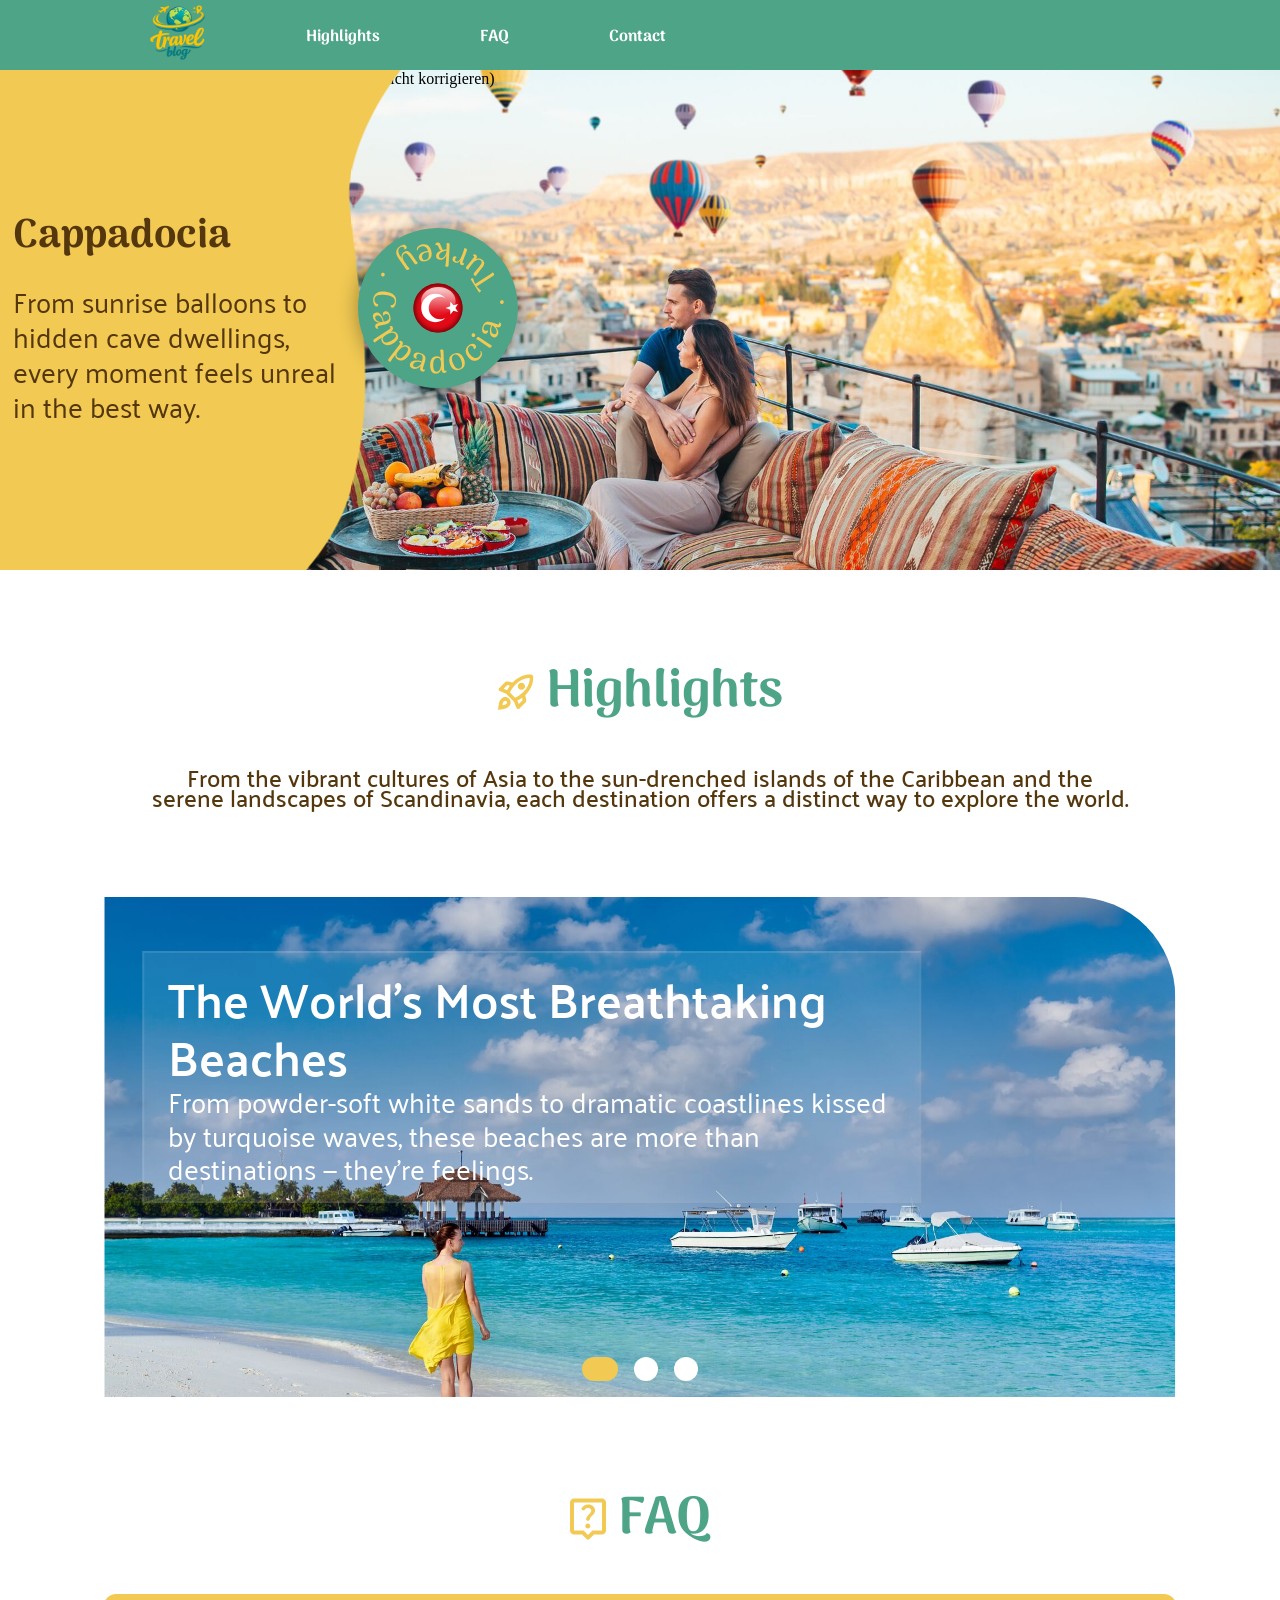
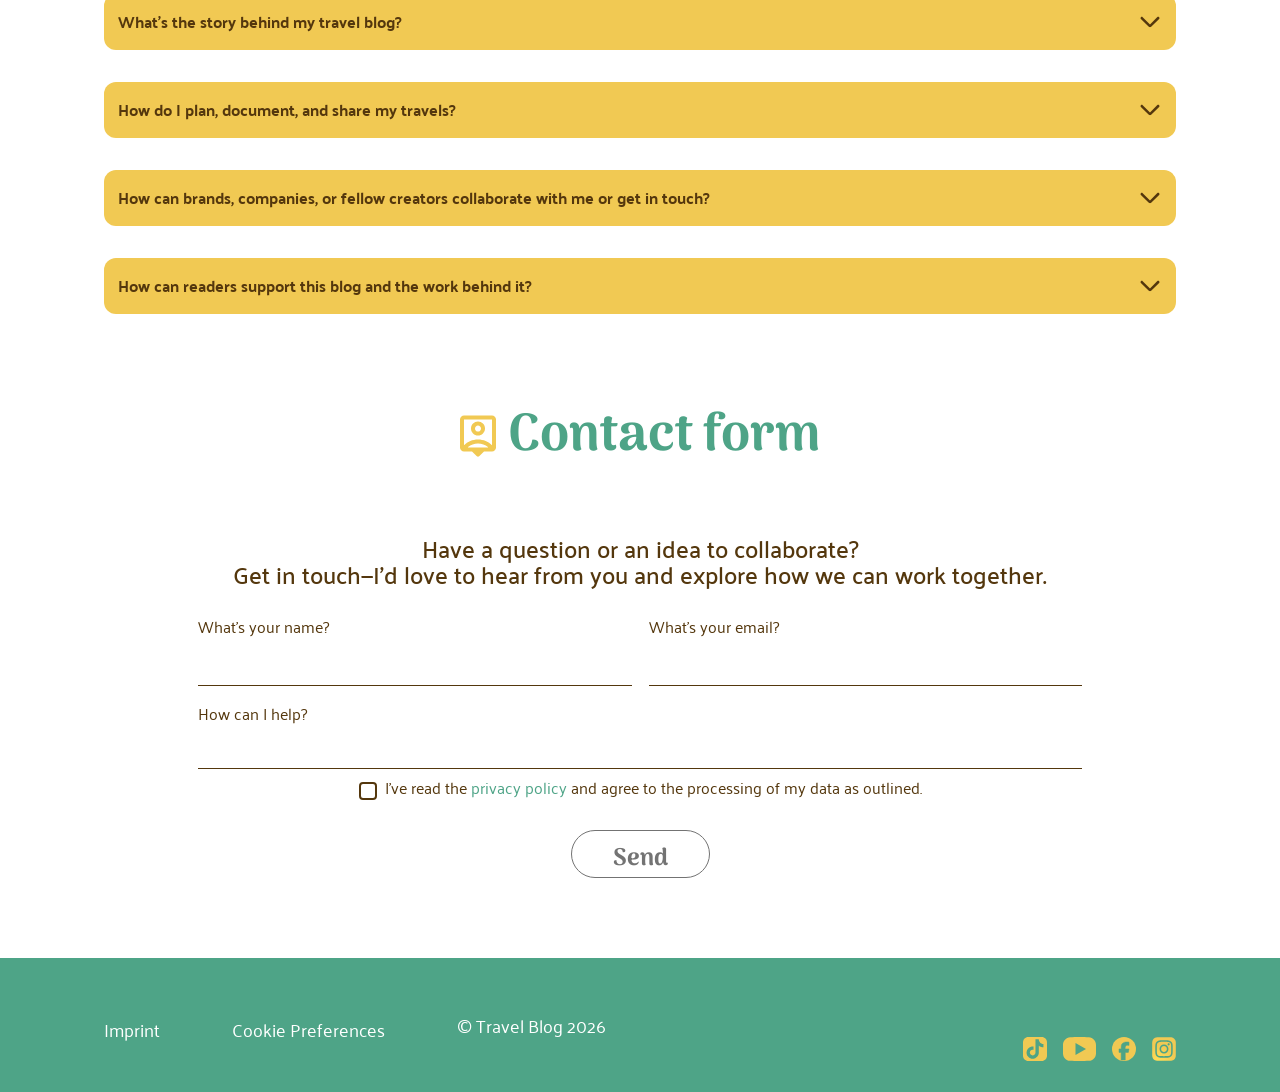
==== commit e0b4d0fe: "Landing-Animation und Responsive-Ansicht korrigieren" ====
--- a/index.html
+++ b/index.html
@@ -39,15 +39,22 @@
     <section class="landing-section">
       <!-- Yellow slider -->
       <!-- old class="landing-animation"  -->
-      <Article class="landing-slidtext">
-        <H3>Cappadocia</H3>
-        <p>
-          From sunrise balloons to hidden cave dwellings, every moment feels unreal in the best way.
-        </p>
-      </Article>
+
       <img class="landing-slide_one" src="./assets/img/slider_1.svg" alt="" />
       <img class="landing-slide_two" src="./assets/img/slider_2.svg" alt="" />
 
+      <div class="landing-text">
+  <h1>Cappadocia</h1>
+  <p>
+    From sunrise balloons to
+    hidden cave dwellings,
+    every moment feels unreal
+    in the best way.
+  </p>
+</div>
+      
+
+>>>>>>> fa85d9f (Landing-Animation und Responsive-Ansicht korrigieren)
       <div class="rotation-logo">
         <div class="rotation-container">
           <img class="rotation" src="./assets/img/TürkischCircle-160x160.svg" loading="lazy"
--- a/styles/style.css
+++ b/styles/style.css
@@ -5,12 +5,13 @@
 /* start landing  */
 .landing-section {
   background-image: url(../assets/img/landing.jpg);
-  background-position: 65%;
+  background-position: 30% center;
   background-repeat: no-repeat;
   background-size: cover;
   max-height: 500px;
   max-width: 1440px;
   overflow: hidden;
+  position: relative;
 }
 
 .landing-animation {
@@ -94,24 +95,64 @@
   }
 
   100% {
-    transform: translateX(-30%);
-  }
-}
-
+    transform: translateX(-52%);
+  }
+}
+
+.landing-text {
+  position: absolute;
+  top: 145px;
+  left: 58%;
+  animation: textSlide 5s ease forwards;
+  width: 345px;
+  z-index: 3;
+  color: #54370d;
+}
+
+@keyframes textSlide {
+  0% {
+    left: 58%;
+  }
+
+  100% {
+    left: 1%;
+  }
+}
+
+.landing-text h1 {
+  margin: 0 0 24px;
+  font-family: "Arima";
+  font-size: 60px;
+  line-height: 1.1;
+  color: #54370d;
+  font-size: 40px;
+}
+
+.landing-text p {
+  color: #54370d;
+  font-size: 20px;
+  margin: 0;
+  font-family: "Palanquin";
+  font-size: 28px;
+  line-height: 1.25;
+}
 
 .rotation-logo {
   display: flex;
-  justify-content: center;
+  justify-content: flex-start;
   align-items: center;
   height: 500px;
+  padding-bottom: 60px;
+  box-sizing: border-box;
   z-index: 2;
 }
 
 .rotation-container {
   position: relative;
+  left: 28%;
   height: 160px;
   width: 160px;
-  animation: movelogo 2s ease forwards;
+  animation: movelogo 2s ease 4s both;
 }
 
 .rotation {
@@ -973,6 +1014,7 @@
     font-weight: 400;
     line-height: 1.2;
     display: -webkit-box;
+    line-clamp: 3;
     -webkit-line-clamp: 3;
     -webkit-box-orient: vertical;
     overflow: hidden;
@@ -1148,4 +1190,70 @@
   #top5-5:checked~.top5-track .top5-card:hover~.top5-card {
     transform: perspective(1700px) rotateY(-40deg) translateX(130px);
   }
+}
+
+
+@media screen and (max-width: 768px) {
+  .landing-text {
+    top: 110px;
+    left: 2%;
+    width: 155px;
+    animation: none;
+  }
+
+  .landing-text h1 {
+    font-size: 28px;
+    margin-bottom: 16px;
+  }
+
+  .landing-text p {
+    font-size: 16px;
+    line-height: 1.25;
+  }
+
+  .landing-text {
+    animation: textMobileOut 1s ease 4s forwards;
+  }
+
+  .rotation-container,
+  .rotation {
+    width: 72px;
+    height: 72px;
+  }
+
+  @keyframes textMobileOut {
+    from {
+      transform: translateX(0);
+      opacity: 1;
+    }
+
+    to {
+      transform: translateX(-120%);
+      opacity: 0;
+    }
+  }
+
+  .no-rotation {
+    position: absolute;
+    width: 24px;
+    top: 50%;
+    left: 50%;
+    right: auto;
+    transform: translate(-50%, -50%);
+  }
+}
+
+@media screen and (min-width: 769px) and (max-width: 1260px) {
+  .landing-text {
+    width: 23%;
+  }
+
+  .landing-text h1 {
+    font-size: 30px;
+  }
+
+  .landing-text p {
+    font-size: 18px;
+    line-height: 1.25;
+  }
 }
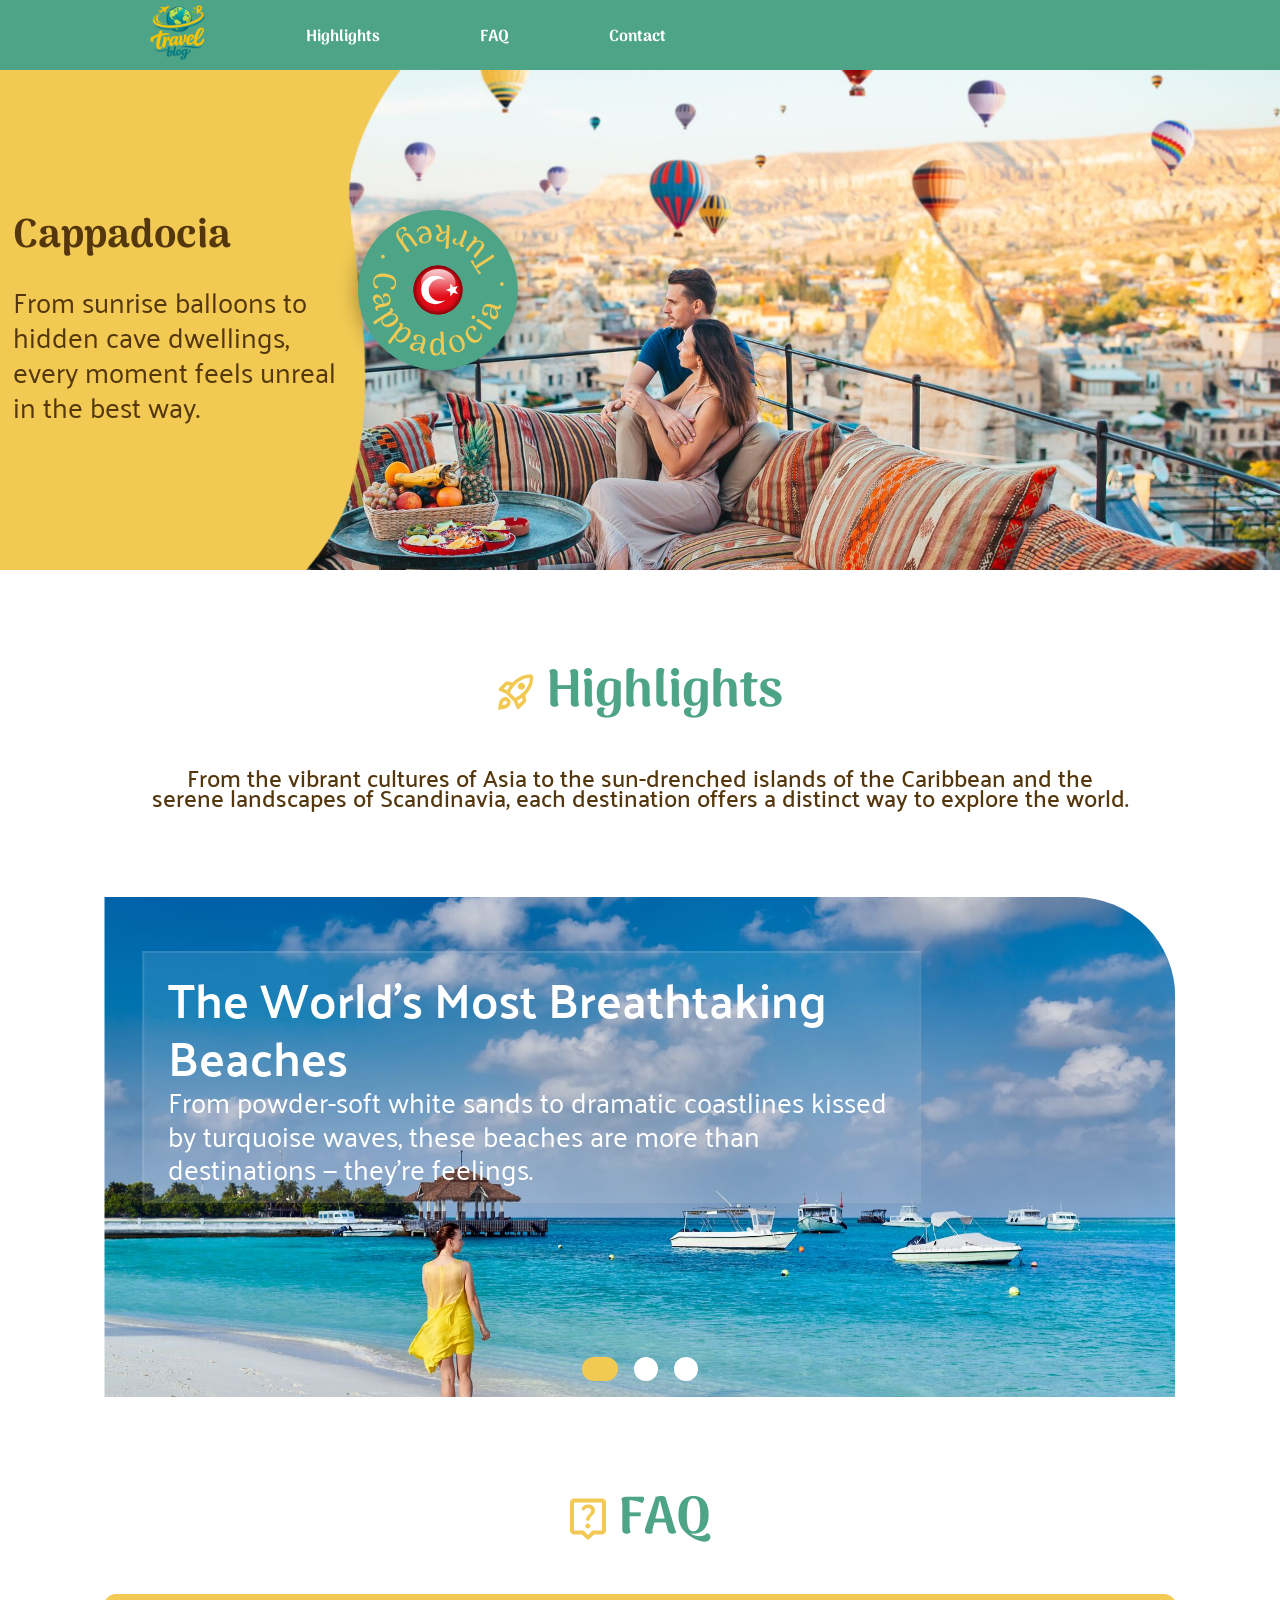
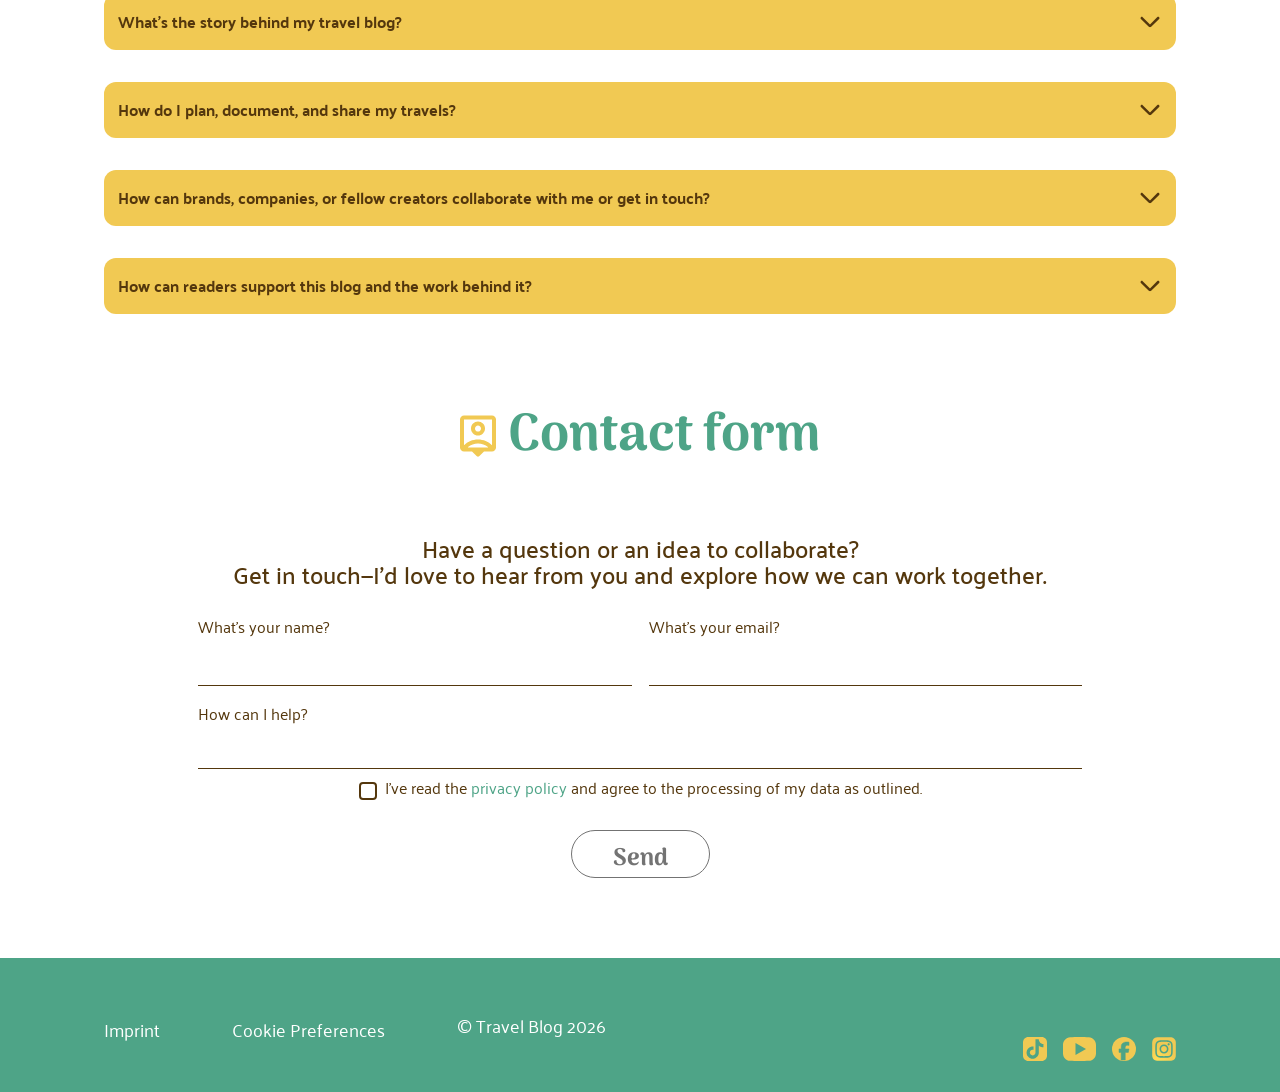
==== commit 6daa2144: "in der Index.html wurde die Info auskommentiert zeile 57" ====
--- a/index.html
+++ b/index.html
@@ -54,7 +54,7 @@
 </div>
       
 
->>>>>>> fa85d9f (Landing-Animation und Responsive-Ansicht korrigieren)
+<!-- >>>>>>> fa85d9f (Landing-Animation und Responsive-Ansicht korrigieren) -->
       <div class="rotation-logo">
         <div class="rotation-container">
           <img class="rotation" src="./assets/img/TürkischCircle-160x160.svg" loading="lazy"
